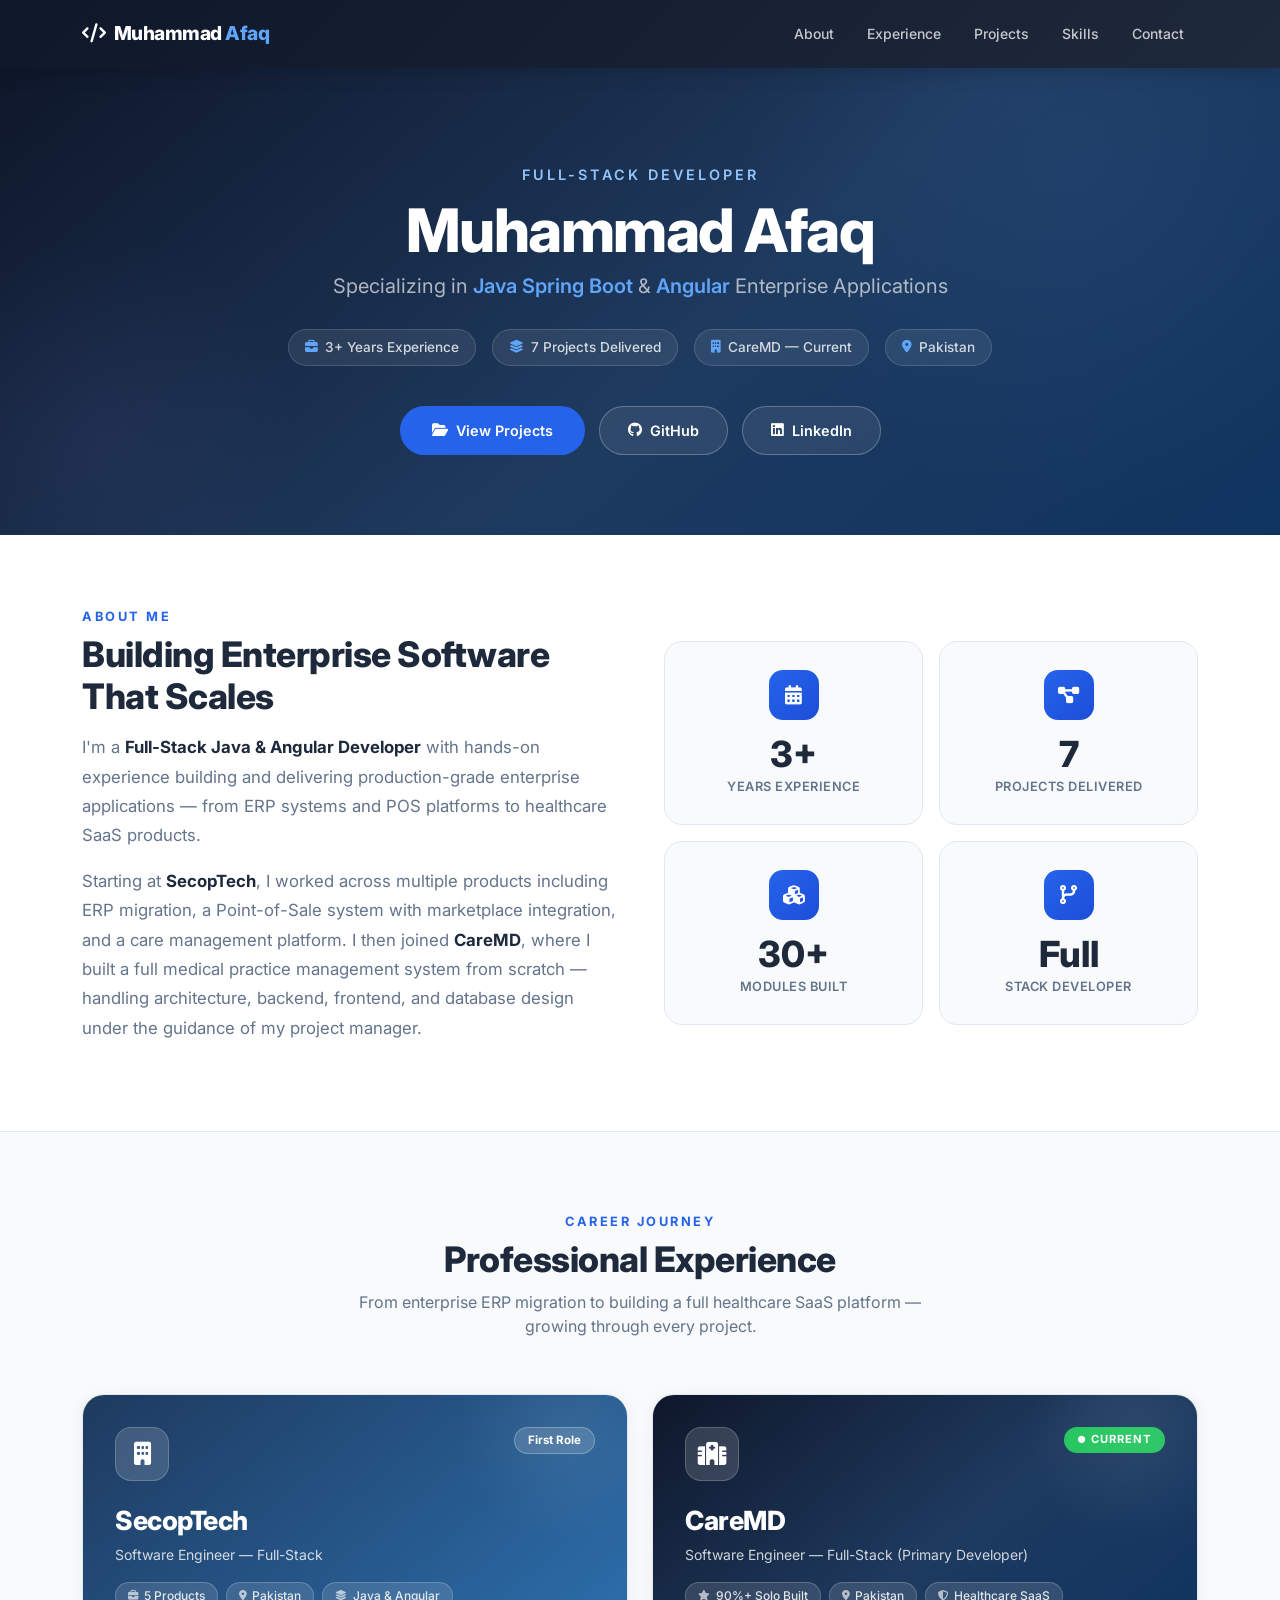
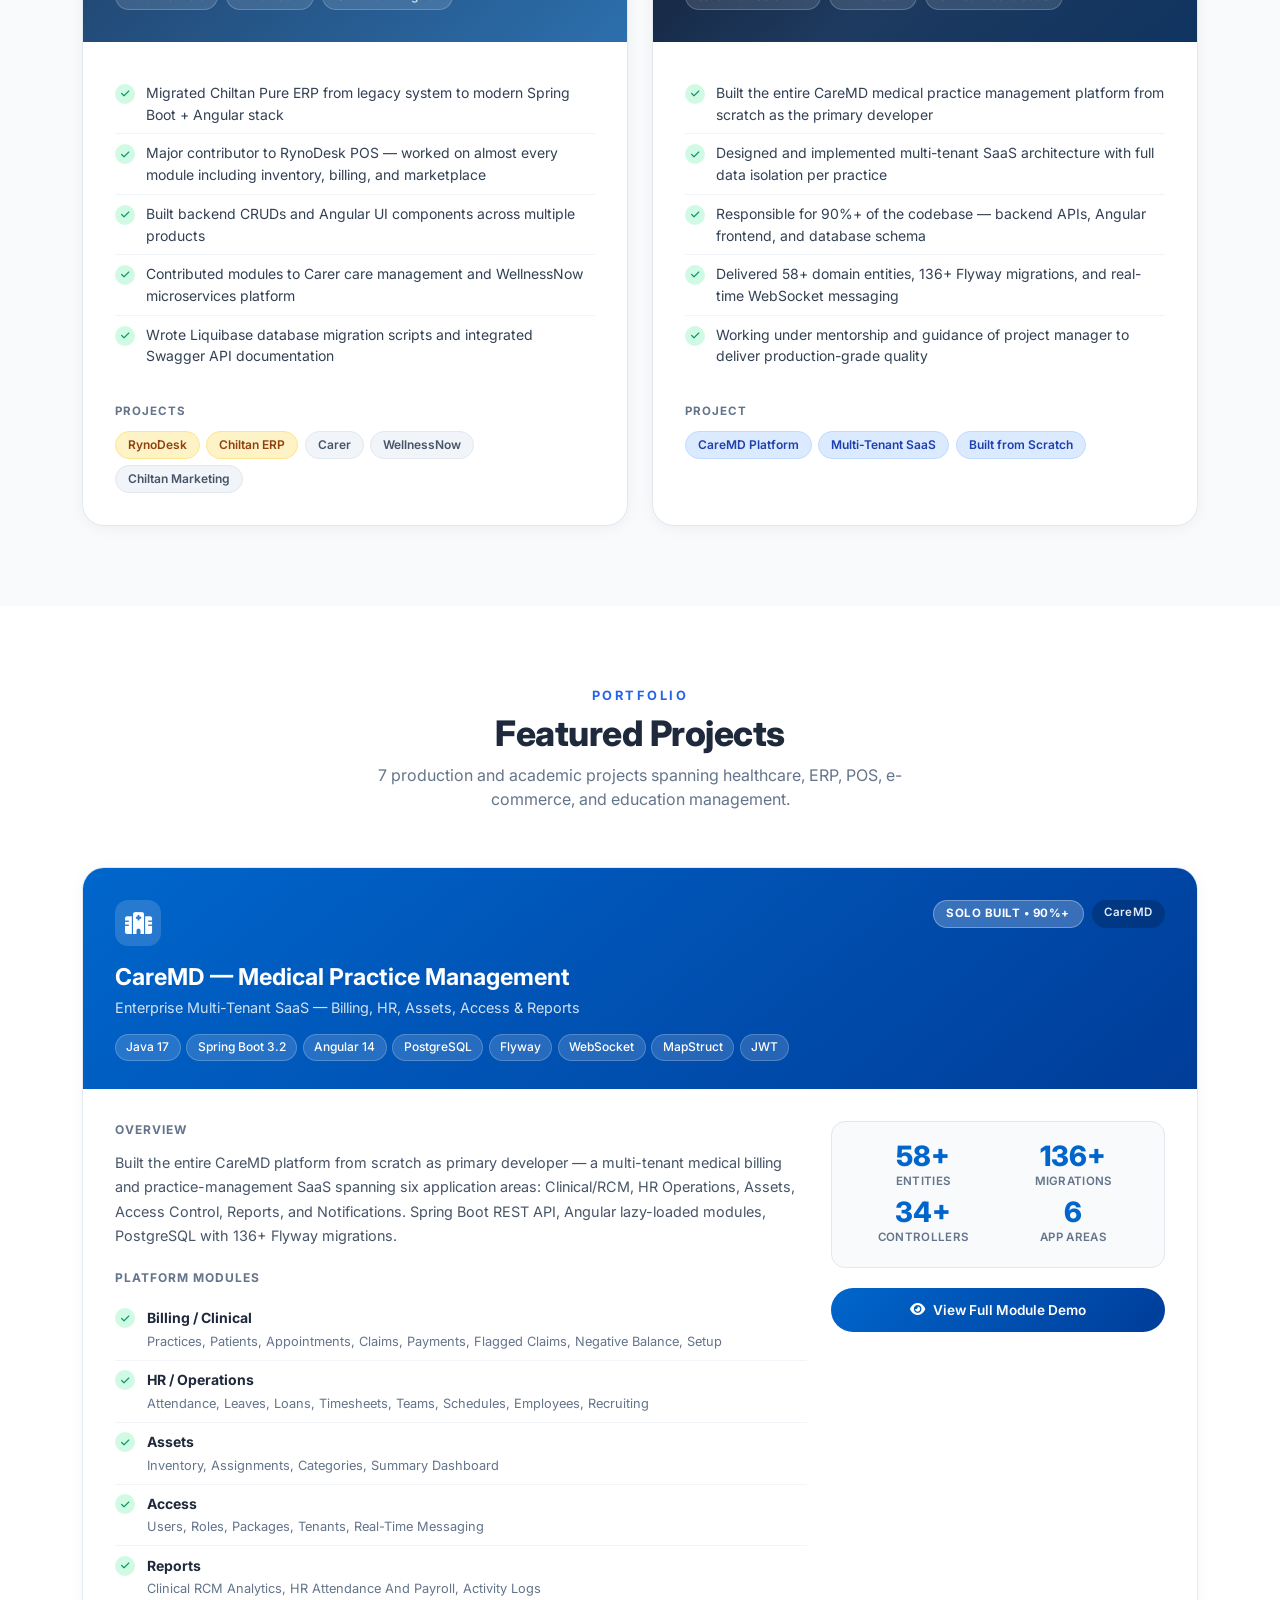
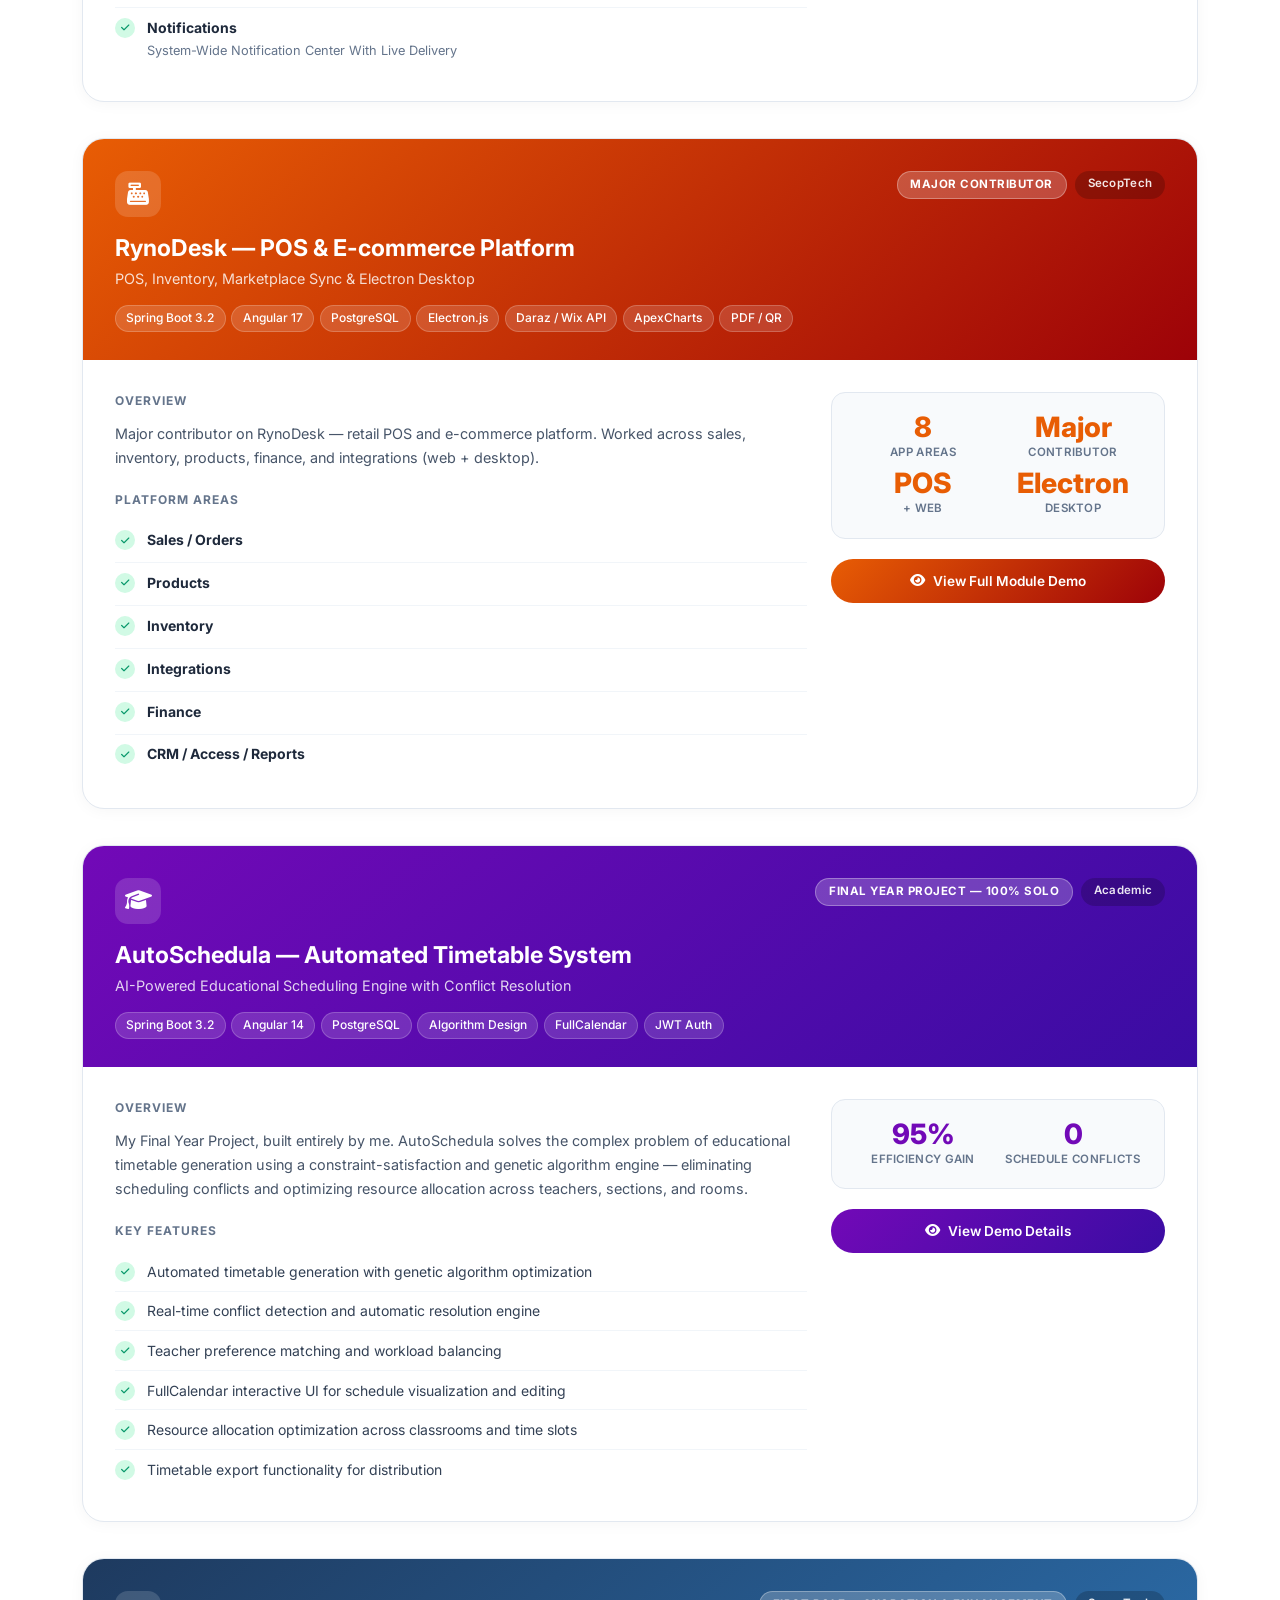
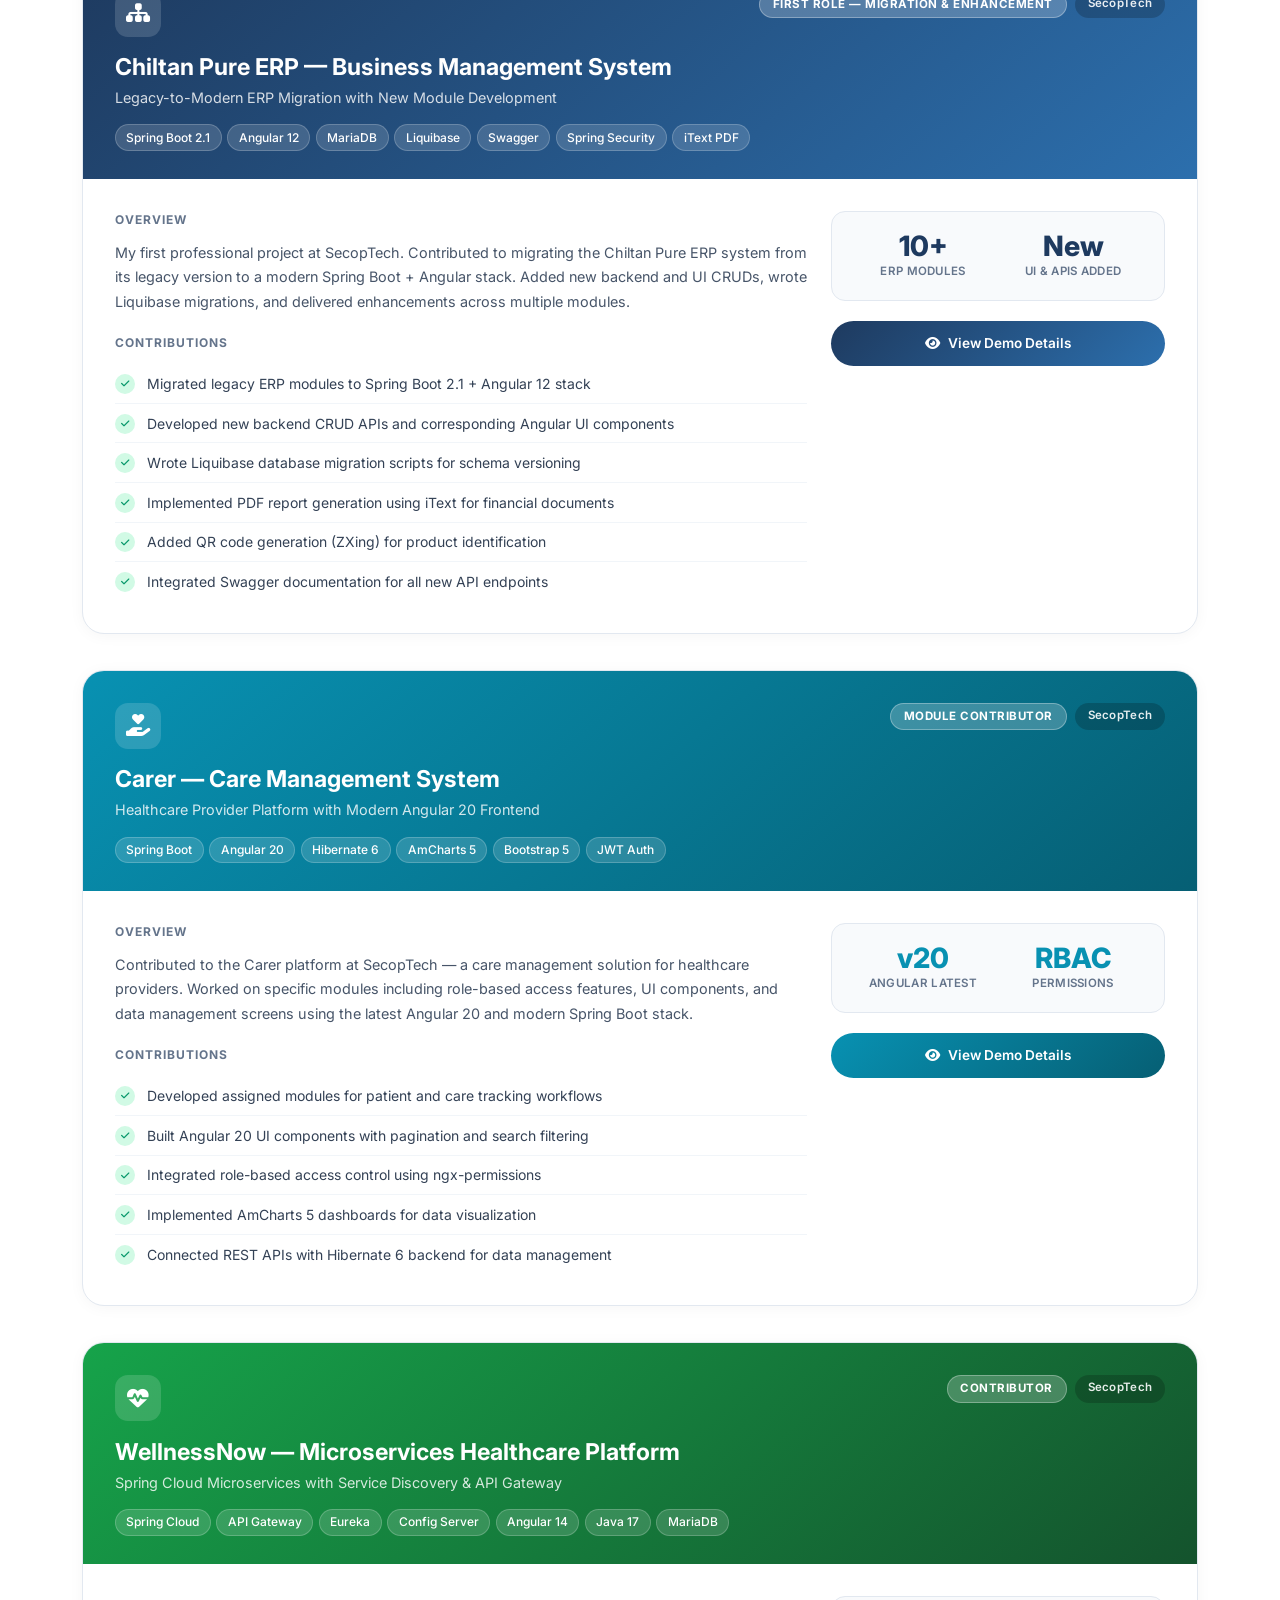
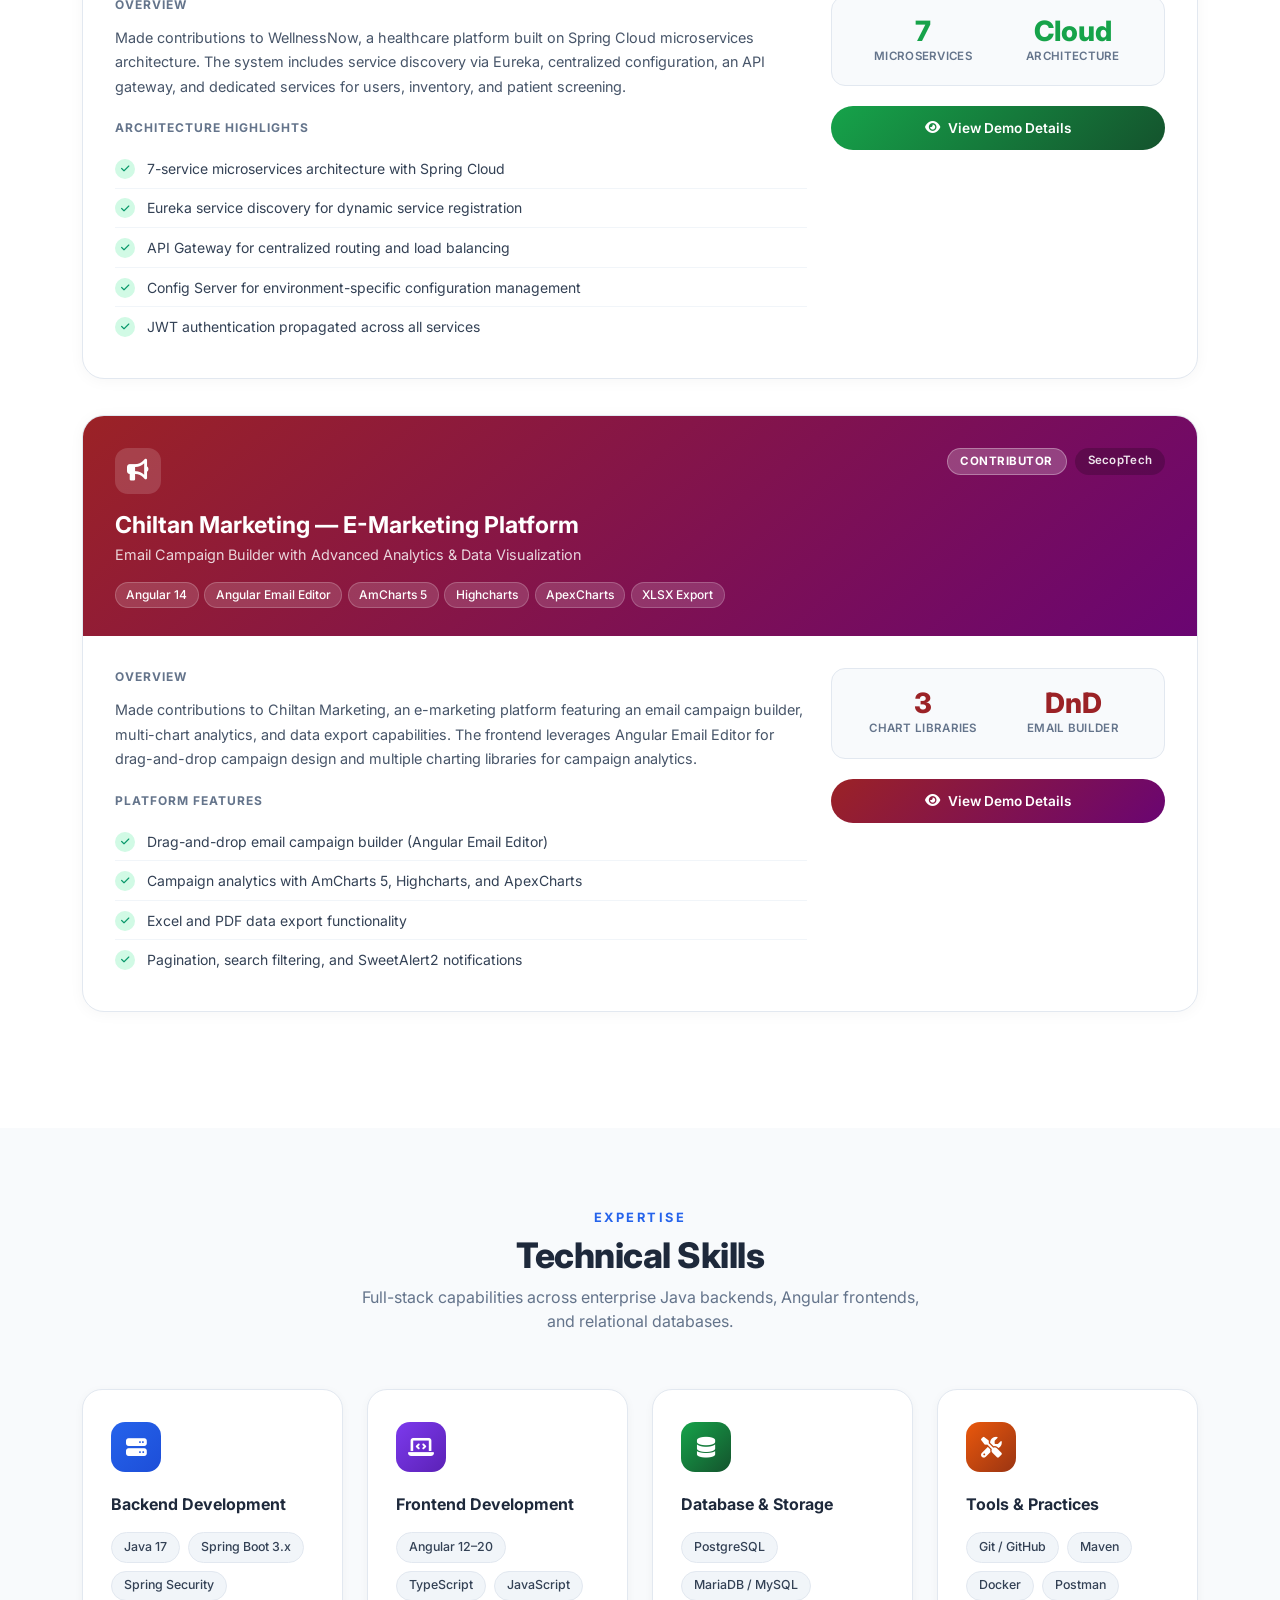
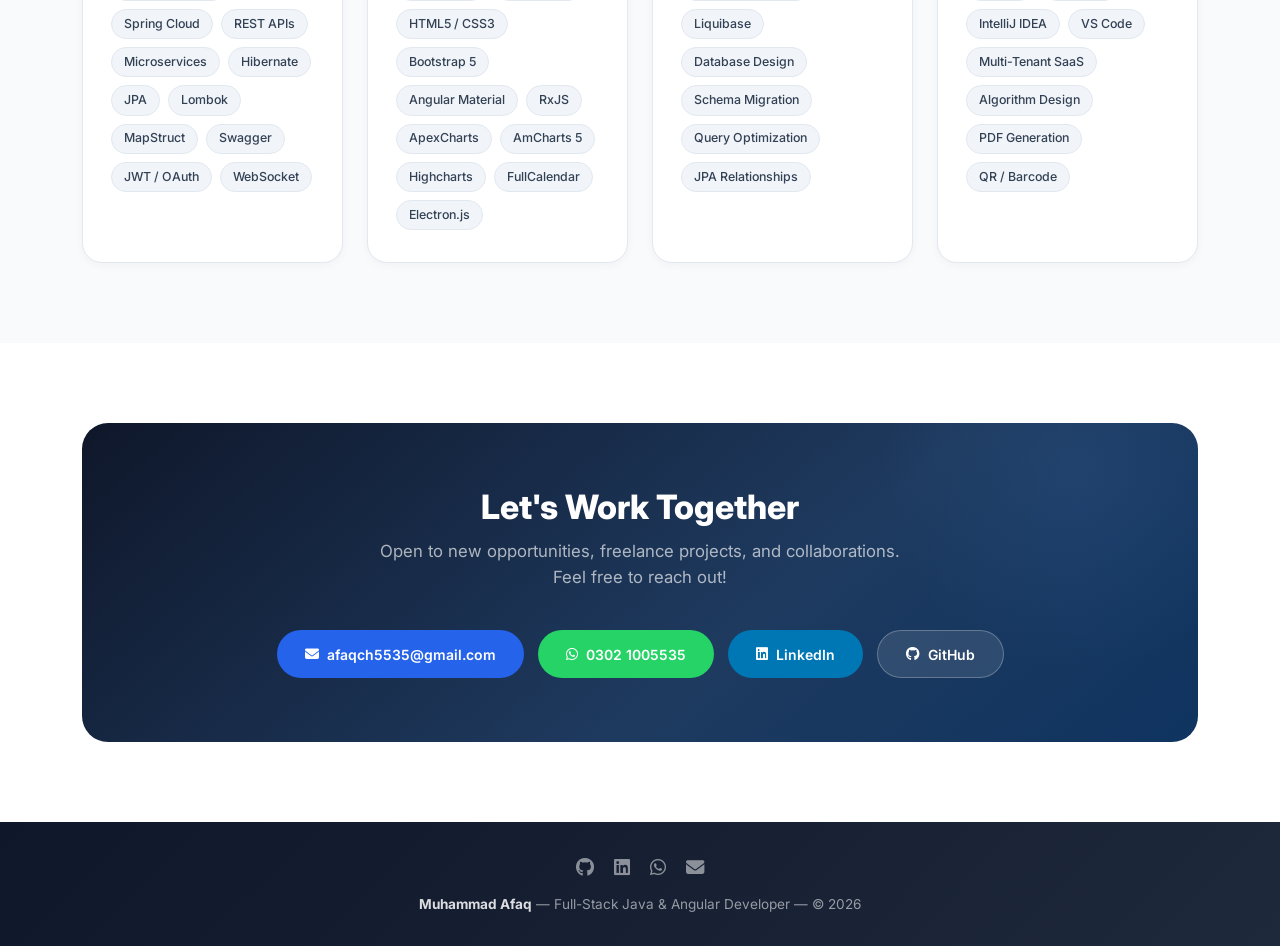
==== index.html @ e72d2e7f "fixed the content" ====
<!DOCTYPE html>
<html lang="en">
<head>
    <!-- Google Tag Manager -->
    <script>(function(w,d,s,l,i){w[l]=w[l]||[];w[l].push({'gtm.start':
    new Date().getTime(),event:'gtm.js'});var f=d.getElementsByTagName(s)[0],
    j=d.createElement(s),dl=l!='dataLayer'?'&l='+l:'';j.async=true;j.src=
    'https://www.googletagmanager.com/gtm.js?id='+i+dl;f.parentNode.insertBefore(j,f);
    })(window,document,'script','dataLayer','GTM-59XXTKP9');</script>
    <!-- End Google Tag Manager -->
    <meta charset="UTF-8">
    <meta name="viewport" content="width=device-width, initial-scale=1.0">
    <meta name="description" content="Muhammad Afaq — Full-Stack Java & Angular Developer. Portfolio showcasing enterprise healthcare, ERP, POS, and educational management systems.">
    <meta property="og:title" content="Muhammad Afaq — Full-Stack Java & Angular Developer">
    <meta property="og:description" content="Portfolio of Muhammad Afaq, Full-Stack Developer specializing in Java Spring Boot & Angular enterprise applications.">
    <title>Muhammad Afaq — Full-Stack Developer</title>
    <link href="https://cdn.jsdelivr.net/npm/bootstrap@5.3.0/dist/css/bootstrap.min.css" rel="stylesheet">
    <link href="https://cdnjs.cloudflare.com/ajax/libs/font-awesome/6.4.0/css/all.min.css" rel="stylesheet">
    <link href="https://fonts.googleapis.com/css2?family=Inter:wght@300;400;500;600;700;800&display=swap" rel="stylesheet">
    <style>
        :root {
            --body-bg: #f8fafc;
            --text-dark: #1e293b;
            --text-muted: #64748b;
            --border-light: #e2e8f0;
        }

        /* Per-project color themes applied to each .project-card */
        .theme-caremd     { --p1: #0066cc; --p2: #003d99; }
        .theme-rynodesk    { --p1: #e85d04; --p2: #9d0208; }
        .theme-autoschedula { --p1: #7209b7; --p2: #3a0ca3; }
        .theme-erp        { --p1: #1e3a5f; --p2: #2c6fad; }
        .theme-carer      { --p1: #0891b2; --p2: #065f74; }
        .theme-wellness   { --p1: #16a34a; --p2: #14532d; }
        .theme-marketing  { --p1: #9b2226; --p2: #6a0572; }

        html { scroll-behavior: smooth; }

        body {
            font-family: 'Inter', sans-serif;
            background-color: var(--body-bg);
            color: var(--text-dark);
        }

        /* ===== NAVBAR ===== */
        .navbar {
            background: linear-gradient(135deg, #0f172a, #1e293b);
            box-shadow: 0 2px 20px rgba(0,0,0,0.2);
            padding: 0.9rem 0;
        }
        .navbar-brand {
            font-weight: 800;
            font-size: 1.2rem;
            color: white !important;
            letter-spacing: -0.5px;
        }
        .navbar-brand .accent { color: #60a5fa; }
        .nav-link {
            color: rgba(255,255,255,0.75) !important;
            font-weight: 500;
            font-size: 0.875rem;
            padding: 0.45rem 0.9rem !important;
            border-radius: 8px;
            transition: all 0.2s;
        }
        .nav-link:hover {
            color: white !important;
            background: rgba(255,255,255,0.08);
        }

        /* ===== HERO ===== */
        .hero-section {
            background: linear-gradient(140deg, #0f172a 0%, #1e3a5f 55%, #0f3460 100%);
            color: white;
            padding: 6rem 0 5rem;
            text-align: center;
            position: relative;
            overflow: hidden;
        }
        .hero-section::before {
            content: '';
            position: absolute;
            width: 700px; height: 700px;
            background: radial-gradient(circle, rgba(96,165,250,0.07) 0%, transparent 70%);
            top: -250px; right: -150px;
            border-radius: 50%;
            pointer-events: none;
        }
        .hero-section::after {
            content: '';
            position: absolute;
            width: 400px; height: 400px;
            background: radial-gradient(circle, rgba(167,139,250,0.06) 0%, transparent 70%);
            bottom: -100px; left: -100px;
            border-radius: 50%;
            pointer-events: none;
        }
        .hero-greeting {
            font-size: 0.9rem;
            color: #93c5fd;
            font-weight: 600;
            letter-spacing: 3px;
            text-transform: uppercase;
            margin-bottom: 0.75rem;
        }
        .hero-name {
            font-size: 3.75rem;
            font-weight: 800;
            margin-bottom: 0.5rem;
            letter-spacing: -1.5px;
            line-height: 1.1;
        }
        .hero-role {
            font-size: 1.25rem;
            color: rgba(255,255,255,0.65);
            font-weight: 400;
            margin-bottom: 1.75rem;
        }
        .hero-role strong { color: #60a5fa; font-weight: 600; }
        .hero-chips {
            display: flex;
            justify-content: center;
            gap: 1rem;
            margin-bottom: 2.5rem;
            flex-wrap: wrap;
        }
        .hero-chip {
            display: inline-flex;
            align-items: center;
            gap: 0.45rem;
            background: rgba(255,255,255,0.08);
            border: 1px solid rgba(255,255,255,0.15);
            color: rgba(255,255,255,0.8);
            padding: 0.45rem 1rem;
            border-radius: 50px;
            font-size: 0.85rem;
            font-weight: 500;
        }
        .hero-chip i { color: #60a5fa; font-size: 0.8rem; }
        .hero-actions {
            display: flex;
            justify-content: center;
            gap: 0.875rem;
            flex-wrap: wrap;
        }
        .btn-hero-primary {
            background: #2563eb;
            color: white;
            border: none;
            padding: 0.8rem 2rem;
            border-radius: 50px;
            font-weight: 600;
            font-size: 0.9rem;
            text-decoration: none;
            display: inline-flex;
            align-items: center;
            gap: 0.5rem;
            transition: all 0.25s;
        }
        .btn-hero-primary:hover {
            background: #1d4ed8;
            color: white;
            transform: translateY(-2px);
            box-shadow: 0 10px 30px rgba(37,99,235,0.45);
        }
        .btn-hero-ghost {
            background: rgba(255,255,255,0.08);
            color: white;
            border: 1.5px solid rgba(255,255,255,0.25);
            padding: 0.8rem 1.75rem;
            border-radius: 50px;
            font-weight: 600;
            font-size: 0.9rem;
            text-decoration: none;
            display: inline-flex;
            align-items: center;
            gap: 0.5rem;
            transition: all 0.25s;
        }
        .btn-hero-ghost:hover {
            border-color: white;
            background: rgba(255,255,255,0.15);
            color: white;
            transform: translateY(-2px);
        }

        /* ===== SECTION HEADERS ===== */
        .section-eyebrow {
            font-size: 0.8rem;
            font-weight: 700;
            letter-spacing: 2.5px;
            text-transform: uppercase;
            color: #2563eb;
            margin-bottom: 0.4rem;
        }
        .section-heading {
            font-size: 2.2rem;
            font-weight: 800;
            color: var(--text-dark);
            margin-bottom: 0.6rem;
            letter-spacing: -0.5px;
        }
        .section-sub {
            color: var(--text-muted);
            font-size: 1rem;
            max-width: 580px;
            margin: 0 auto 3.5rem;
        }

        /* ===== ABOUT / STATS ===== */
        .about-section {
            background: white;
            padding: 4.5rem 0;
            border-bottom: 1px solid var(--border-light);
        }
        .about-text {
            font-size: 1.05rem;
            color: var(--text-muted);
            line-height: 1.75;
            max-width: 700px;
        }
        .about-text strong { color: var(--text-dark); }
        .stat-card {
            background: var(--body-bg);
            border-radius: 18px;
            padding: 1.75rem 1.25rem;
            text-align: center;
            border: 1px solid var(--border-light);
            transition: all 0.3s;
            height: 100%;
        }
        .stat-card:hover {
            transform: translateY(-5px);
            box-shadow: 0 12px 35px rgba(0,0,0,0.08);
            border-color: #93c5fd;
        }
        .stat-card-icon {
            width: 50px; height: 50px;
            background: linear-gradient(135deg, #2563eb, #1d4ed8);
            border-radius: 14px;
            display: flex; align-items: center; justify-content: center;
            margin: 0 auto 1rem;
        }
        .stat-card-icon i { color: white; font-size: 1.2rem; }
        .stat-card-num {
            font-size: 2.25rem;
            font-weight: 800;
            color: var(--text-dark);
            line-height: 1;
            margin-bottom: 0.3rem;
        }
        .stat-card-lbl {
            font-size: 0.8rem;
            color: var(--text-muted);
            font-weight: 600;
            text-transform: uppercase;
            letter-spacing: 0.5px;
        }

        /* ===== EXPERIENCE TIMELINE ===== */
        /* ===== EXPERIENCE CARDS ===== */
        .experience-section { padding: 5rem 0; background: var(--body-bg); }
        .exp-card {
            background: white;
            border-radius: 22px;
            border: 1px solid var(--border-light);
            box-shadow: 0 2px 15px rgba(0,0,0,0.05);
            overflow: hidden;
            height: 100%;
            transition: all 0.3s;
        }
        .exp-card:hover {
            transform: translateY(-6px);
            box-shadow: 0 20px 50px rgba(0,0,0,0.1);
        }
        .exp-top {
            padding: 2rem;
            color: white;
            position: relative;
            overflow: hidden;
        }
        .exp-top::before {
            content: '';
            position: absolute;
            width: 220px; height: 220px;
            background: radial-gradient(circle, rgba(255,255,255,0.07) 0%, transparent 70%);
            top: -70px; right: -50px;
            border-radius: 50%;
            pointer-events: none;
        }
        .exp-top-secoptech { background: linear-gradient(140deg, #1e3a5f 0%, #2c6fad 100%); }
        .exp-top-caremd    { background: linear-gradient(140deg, #0f172a 0%, #1e3a5f 55%, #0f3460 100%); }
        .exp-top-row { display: flex; justify-content: space-between; align-items: flex-start; margin-bottom: 1.25rem; }
        .exp-icon {
            width: 54px; height: 54px;
            background: rgba(255,255,255,0.15);
            border-radius: 16px;
            display: flex; align-items: center; justify-content: center;
            border: 1px solid rgba(255,255,255,0.2);
        }
        .exp-icon i { font-size: 1.45rem; color: white; }
        .current-pill {
            background: #22c55e;
            color: white;
            padding: 0.3rem 0.85rem;
            border-radius: 50px;
            font-size: 0.7rem;
            font-weight: 700;
            text-transform: uppercase;
            letter-spacing: 1px;
            display: inline-flex; align-items: center; gap: 0.35rem;
        }
        .exp-company { font-size: 1.65rem; font-weight: 800; margin-bottom: 0.3rem; letter-spacing: -0.5px; }
        .exp-role { font-size: 0.875rem; opacity: 0.8; margin-bottom: 1.1rem; line-height: 1.4; }
        .exp-chips { display: flex; gap: 0.5rem; flex-wrap: wrap; }
        .exp-chip {
            background: rgba(255,255,255,0.12);
            border: 1px solid rgba(255,255,255,0.2);
            color: rgba(255,255,255,0.85);
            padding: 0.25rem 0.75rem;
            border-radius: 50px;
            font-size: 0.75rem;
            font-weight: 500;
            display: inline-flex; align-items: center; gap: 0.35rem;
        }
        .exp-chip i { font-size: 0.65rem; opacity: 0.75; }
        .exp-body { padding: 2rem; }
        .exp-highlights { list-style: none; padding: 0; margin: 0 0 1.75rem; }
        .exp-highlights li {
            display: flex; align-items: flex-start; gap: 0.7rem;
            padding: 0.5rem 0; border-bottom: 1px solid #f1f5f9;
            font-size: 0.875rem; color: #334155; line-height: 1.55;
        }
        .exp-highlights li:last-child { border-bottom: none; }
        .exp-check {
            width: 20px; height: 20px; flex-shrink: 0;
            background: #d1fae5; border-radius: 50%;
            display: flex; align-items: center; justify-content: center;
            margin-top: 2px;
        }
        .exp-check i { color: #059669; font-size: 0.6rem; }
        .exp-proj-label {
            font-size: 0.72rem; font-weight: 700;
            text-transform: uppercase; letter-spacing: 1px;
            color: var(--text-muted); margin-bottom: 0.65rem;
        }
        .exp-proj-tags { display: flex; flex-wrap: wrap; gap: 0.4rem; }
        .exp-proj-tag {
            background: #f1f5f9; color: #475569;
            padding: 0.25rem 0.75rem; border-radius: 50px;
            font-size: 0.75rem; font-weight: 600; border: 1px solid #e2e8f0;
        }
        .exp-proj-tag.major  { background: #fef3c7; color: #92400e; border-color: #fde68a; }
        .exp-proj-tag.primary { background: #dbeafe; color: #1e40af; border-color: #bfdbfe; }

        /* ===== PROJECT CARDS ===== */
        .projects-section {
            padding: 5rem 0;
            background: white;
        }
        .project-card {
            border: 1px solid var(--border-light);
            border-radius: 22px;
            overflow: hidden;
            transition: all 0.3s ease;
            margin-bottom: 2.25rem;
            background: white;
            box-shadow: 0 2px 15px rgba(0,0,0,0.04);
        }
        .project-card:hover {
            transform: translateY(-6px);
            box-shadow: 0 22px 55px rgba(0,0,0,0.11);
            border-color: transparent;
        }
        .project-header {
            background: linear-gradient(140deg, var(--p1), var(--p2));
            color: white;
            padding: 2rem 2rem 1.75rem;
        }
        .project-header-top {
            display: flex;
            justify-content: space-between;
            align-items: flex-start;
            gap: 0.75rem;
            margin-bottom: 1.1rem;
            flex-wrap: wrap;
        }
        .project-header-badges { display: flex; gap: 0.5rem; flex-wrap: wrap; }
        .badge-contribution {
            background: rgba(255,255,255,0.22);
            color: white;
            padding: 0.25rem 0.8rem;
            border-radius: 50px;
            font-size: 0.72rem;
            font-weight: 700;
            border: 1px solid rgba(255,255,255,0.3);
            text-transform: uppercase;
            letter-spacing: 0.5px;
        }
        .badge-company {
            background: rgba(0,0,0,0.2);
            color: rgba(255,255,255,0.9);
            padding: 0.25rem 0.8rem;
            border-radius: 50px;
            font-size: 0.72rem;
            font-weight: 600;
            letter-spacing: 0.3px;
        }
        .project-icon-wrap {
            width: 46px; height: 46px;
            background: rgba(255,255,255,0.15);
            border-radius: 13px;
            display: flex; align-items: center; justify-content: center;
        }
        .project-icon-wrap i { font-size: 1.35rem; color: white; }
        .project-name {
            font-size: 1.45rem;
            font-weight: 700;
            margin-bottom: 0.3rem;
            line-height: 1.2;
        }
        .project-tagline {
            font-size: 0.9rem;
            opacity: 0.82;
            margin-bottom: 1rem;
        }
        .tech-badges { display: flex; flex-wrap: wrap; gap: 0.35rem; }
        .tech-badge {
            background: rgba(255,255,255,0.15);
            color: white;
            padding: 0.2rem 0.65rem;
            border-radius: 50px;
            font-size: 0.75rem;
            font-weight: 500;
            border: 1px solid rgba(255,255,255,0.2);
        }
        .project-body { padding: 2rem; }
        .project-section-label {
            font-size: 0.75rem;
            font-weight: 700;
            text-transform: uppercase;
            letter-spacing: 1px;
            color: var(--text-muted);
            margin-bottom: 0.75rem;
        }
        .feature-list {
            list-style: none;
            padding: 0; margin: 0;
        }
        .feature-list li {
            padding: 0.55rem 0;
            border-bottom: 1px solid #f1f5f9;
            display: flex;
            align-items: flex-start;
            gap: 0.75rem;
            font-size: 0.875rem;
            color: #334155;
            line-height: 1.5;
        }
        .feature-list li:last-child { border-bottom: none; }
        .feature-check {
            width: 20px; height: 20px;
            background: #d1fae5;
            border-radius: 50%;
            display: flex; align-items: center; justify-content: center;
            flex-shrink: 0;
            margin-top: 1px;
        }
        .feature-check i { color: #059669; font-size: 0.6rem; }
        .caremd-modules .caremd-module-title {
            display: block;
            white-space: nowrap;
            color: var(--text-dark);
            font-size: 0.875rem;
            margin-bottom: 0.2rem;
        }
        .caremd-modules .caremd-module-desc {
            display: block;
            font-size: 0.8rem;
            color: #64748b;
            line-height: 1.5;
            font-weight: 400;
        }
        .rynodesk-modules .rynodesk-module-title {
            display: block;
            white-space: nowrap;
            color: var(--text-dark);
            font-size: 0.875rem;
            margin-bottom: 0.2rem;
        }
        .rynodesk-modules .rynodesk-module-desc {
            display: block;
            font-size: 0.8rem;
            color: #64748b;
            line-height: 1.5;
            font-weight: 400;
        }
        .project-stats {
            background: var(--body-bg);
            border-radius: 14px;
            padding: 1.25rem;
            margin-bottom: 1.25rem;
            border: 1px solid var(--border-light);
        }
        .p-stat-num {
            font-size: 1.75rem;
            font-weight: 800;
            color: var(--p1);
            line-height: 1;
        }
        .p-stat-lbl {
            font-size: 0.72rem;
            color: var(--text-muted);
            font-weight: 600;
            text-transform: uppercase;
            letter-spacing: 0.3px;
            margin-top: 0.2rem;
        }
        .btn-view-demo {
            background: linear-gradient(135deg, var(--p1), var(--p2));
            color: white;
            border: none;
            padding: 0.75rem 1.5rem;
            border-radius: 50px;
            font-weight: 600;
            font-size: 0.85rem;
            text-decoration: none;
            display: flex;
            align-items: center;
            justify-content: center;
            gap: 0.5rem;
            transition: all 0.25s;
            width: 100%;
        }
        .btn-view-demo:hover {
            color: white;
            transform: translateY(-2px);
            box-shadow: 0 8px 22px rgba(0,0,0,0.28);
            filter: brightness(1.1);
        }

        /* ===== SKILLS ===== */
        .skills-section {
            padding: 5rem 0;
            background: var(--body-bg);
        }
        .skill-card {
            background: white;
            border-radius: 20px;
            padding: 2rem 1.75rem;
            border: 1px solid var(--border-light);
            height: 100%;
            transition: all 0.3s;
            box-shadow: 0 2px 10px rgba(0,0,0,0.04);
        }
        .skill-card:hover {
            box-shadow: 0 12px 35px rgba(0,0,0,0.08);
            transform: translateY(-4px);
        }
        .skill-icon-box {
            width: 50px; height: 50px;
            border-radius: 14px;
            display: flex; align-items: center; justify-content: center;
            margin-bottom: 1.25rem;
        }
        .skill-icon-box i { font-size: 1.3rem; color: white; }
        .bg-blue   { background: linear-gradient(135deg, #2563eb, #1d4ed8); }
        .bg-green  { background: linear-gradient(135deg, #16a34a, #14532d); }
        .bg-purple { background: linear-gradient(135deg, #7c3aed, #5b21b6); }
        .bg-orange { background: linear-gradient(135deg, #ea580c, #9a3412); }
        .skill-card-title {
            font-weight: 700;
            font-size: 1rem;
            color: var(--text-dark);
            margin-bottom: 1rem;
        }
        .skill-pills { display: flex; flex-wrap: wrap; gap: 0.5rem; }
        .skill-pill {
            background: #f1f5f9;
            color: #334155;
            padding: 0.3rem 0.75rem;
            border-radius: 50px;
            font-size: 0.775rem;
            font-weight: 500;
            border: 1px solid #e2e8f0;
        }

        /* ===== CONTACT ===== */
        .contact-section {
            padding: 5rem 0;
            background: white;
        }
        .contact-card {
            background: linear-gradient(140deg, #0f172a 0%, #1e3a5f 60%, #0f3460 100%);
            color: white;
            border-radius: 26px;
            padding: 4rem 3rem;
            text-align: center;
            position: relative;
            overflow: hidden;
        }
        .contact-card::before {
            content: '';
            position: absolute;
            width: 400px; height: 400px;
            background: radial-gradient(circle, rgba(96,165,250,0.09) 0%, transparent 70%);
            top: -150px; right: -80px;
            border-radius: 50%;
            pointer-events: none;
        }
        .contact-heading {
            font-size: 2.1rem;
            font-weight: 800;
            margin-bottom: 0.75rem;
            position: relative;
        }
        .contact-desc {
            color: rgba(255,255,255,0.65);
            font-size: 1.05rem;
            margin-bottom: 2.5rem;
            max-width: 520px;
            margin-left: auto;
            margin-right: auto;
            position: relative;
        }
        .contact-btns {
            display: flex;
            justify-content: center;
            gap: 0.875rem;
            flex-wrap: wrap;
            position: relative;
        }
        .btn-cta {
            padding: 0.8rem 1.75rem;
            border-radius: 50px;
            font-weight: 600;
            font-size: 0.875rem;
            text-decoration: none;
            display: inline-flex;
            align-items: center;
            gap: 0.5rem;
            transition: all 0.25s;
            border: none;
        }
        .btn-cta-email   { background: #2563eb; color: white; }
        .btn-cta-email:hover { background: #1d4ed8; color: white; transform: translateY(-2px); box-shadow: 0 8px 25px rgba(37,99,235,0.45); }
        .btn-cta-linkedin { background: #0077b5; color: white; }
        .btn-cta-linkedin:hover { background: #005e8a; color: white; transform: translateY(-2px); box-shadow: 0 8px 25px rgba(0,119,181,0.45); }
        .btn-cta-github  { background: rgba(255,255,255,0.1); color: white; border: 1.5px solid rgba(255,255,255,0.25); }
        .btn-cta-github:hover { background: rgba(255,255,255,0.18); color: white; transform: translateY(-2px); }
        .btn-cta-whatsapp { background: #25d366; color: white; }
        .btn-cta-whatsapp:hover { background: #1da851; color: white; transform: translateY(-2px); box-shadow: 0 8px 25px rgba(37,211,102,0.45); }

        /* ===== FOOTER ===== */
        .footer {
            background: linear-gradient(135deg, #0f172a, #1e293b);
            color: rgba(255,255,255,0.55);
            padding: 2rem 0;
            text-align: center;
            font-size: 0.85rem;
        }
        .footer-social {
            display: flex;
            justify-content: center;
            gap: 1.25rem;
            margin-bottom: 0.75rem;
        }
        .footer-social a {
            color: rgba(255,255,255,0.5);
            font-size: 1.15rem;
            text-decoration: none;
            transition: color 0.2s;
        }
        .footer-social a:hover { color: #60a5fa; }
        .footer strong { color: rgba(255,255,255,0.85); }

        /* ===== RESPONSIVE ===== */
        @media (max-width: 992px) {
            .hero-name { font-size: 2.75rem; }
        }
        @media (max-width: 576px) {
            .hero-name { font-size: 2.1rem; }
            .section-heading { font-size: 1.75rem; }
            .contact-card { padding: 2.5rem 1.5rem; }
            .contact-heading { font-size: 1.65rem; }
        }
    </style>
</head>
<body>
    <!-- Google Tag Manager (noscript) -->
    <noscript><iframe src="https://www.googletagmanager.com/ns.html?id=GTM-59XXTKP9"
    height="0" width="0" style="display:none;visibility:hidden"></iframe></noscript>
    <!-- End Google Tag Manager (noscript) -->

    <!-- ===== NAVBAR ===== -->
    <nav class="navbar navbar-expand-lg navbar-dark sticky-top">
        <div class="container">
            <a class="navbar-brand" href="#">
                <i class="fas fa-code me-2"></i>Muhammad <span class="accent">Afaq</span>
            </a>
            <button class="navbar-toggler border-0" type="button" data-bs-toggle="collapse" data-bs-target="#navbarNav">
                <span class="navbar-toggler-icon"></span>
            </button>
            <div class="collapse navbar-collapse" id="navbarNav">
                <ul class="navbar-nav ms-auto gap-1">
                    <li class="nav-item"><a class="nav-link" href="#about">About</a></li>
                    <li class="nav-item"><a class="nav-link" href="#experience">Experience</a></li>
                    <li class="nav-item"><a class="nav-link" href="#projects">Projects</a></li>
                    <li class="nav-item"><a class="nav-link" href="#skills">Skills</a></li>
                    <li class="nav-item"><a class="nav-link" href="#contact">Contact</a></li>
                </ul>
            </div>
        </div>
    </nav>

    <!-- ===== HERO ===== -->
    <section class="hero-section">
        <div class="container position-relative">
            <p class="hero-greeting">Full-Stack Developer</p>
            <h1 class="hero-name">Muhammad Afaq</h1>
            <p class="hero-role">Specializing in <strong>Java Spring Boot</strong> &amp; <strong>Angular</strong> Enterprise Applications</p>
            <div class="hero-chips">
                <span class="hero-chip"><i class="fas fa-briefcase"></i> 3+ Years Experience</span>
                <span class="hero-chip"><i class="fas fa-layer-group"></i> 7 Projects Delivered</span>
                <span class="hero-chip"><i class="fas fa-building"></i> CareMD — Current</span>
                <span class="hero-chip"><i class="fas fa-map-marker-alt"></i> Pakistan</span>
            </div>
            <div class="hero-actions">
                <a href="#projects" class="btn-hero-primary">
                    <i class="fas fa-folder-open"></i> View Projects
                </a>
                <a href="https://github.com/afaq-codes" target="_blank" rel="noopener" class="btn-hero-ghost">
                    <i class="fab fa-github"></i> GitHub
                </a>
                <a href="https://www.linkedin.com/in/afaq-springboot-angular" target="_blank" rel="noopener" class="btn-hero-ghost">
                    <i class="fab fa-linkedin"></i> LinkedIn
                </a>
            </div>
        </div>
    </section>

    <!-- ===== ABOUT / STATS ===== -->
    <section id="about" class="about-section">
        <div class="container">
            <div class="row align-items-center g-5">
                <div class="col-lg-6">
                    <p class="section-eyebrow">About Me</p>
                    <h2 class="section-heading" style="margin-bottom:1rem;">Building Enterprise Software That Scales</h2>
                    <p class="about-text">
                        I'm a <strong>Full-Stack Java &amp; Angular Developer</strong> with hands-on experience building and delivering production-grade enterprise applications — from ERP systems and POS platforms to healthcare SaaS products.
                    </p>
                    <p class="about-text mt-3">
                        Starting at <strong>SecopTech</strong>, I worked across multiple products including ERP migration, a Point-of-Sale system with marketplace integration, and a care management platform. I then joined <strong>CareMD</strong>, where I built a full medical practice management system from scratch — handling architecture, backend, frontend, and database design under the guidance of my project manager.
                    </p>
                </div>
                <div class="col-lg-6">
                    <div class="row g-3">
                        <div class="col-6">
                            <div class="stat-card">
                                <div class="stat-card-icon"><i class="fas fa-calendar-alt"></i></div>
                                <div class="stat-card-num">3+</div>
                                <div class="stat-card-lbl">Years Experience</div>
                            </div>
                        </div>
                        <div class="col-6">
                            <div class="stat-card">
                                <div class="stat-card-icon"><i class="fas fa-project-diagram"></i></div>
                                <div class="stat-card-num">7</div>
                                <div class="stat-card-lbl">Projects Delivered</div>
                            </div>
                        </div>
                        <div class="col-6">
                            <div class="stat-card">
                                <div class="stat-card-icon"><i class="fas fa-cubes"></i></div>
                                <div class="stat-card-num">30+</div>
                                <div class="stat-card-lbl">Modules Built</div>
                            </div>
                        </div>
                        <div class="col-6">
                            <div class="stat-card">
                                <div class="stat-card-icon"><i class="fas fa-code-branch"></i></div>
                                <div class="stat-card-num">Full</div>
                                <div class="stat-card-lbl">Stack Developer</div>
                            </div>
                        </div>
                    </div>
                </div>
            </div>
        </div>
    </section>

    <!-- ===== EXPERIENCE TIMELINE ===== -->
    <section id="experience" class="experience-section">
        <div class="container">
            <div class="text-center">
                <p class="section-eyebrow">Career Journey</p>
                <h2 class="section-heading">Professional Experience</h2>
                <p class="section-sub">From enterprise ERP migration to building a full healthcare SaaS platform — growing through every project.</p>
            </div>

            <div class="row g-4 align-items-stretch">

                <!-- ── SecopTech ── -->
                <div class="col-lg-6">
                    <div class="exp-card">
                        <div class="exp-top exp-top-secoptech">
                            <div class="exp-top-row">
                                <div class="exp-icon"><i class="fas fa-building"></i></div>
                                <span style="background:rgba(255,255,255,0.15);color:white;padding:0.25rem 0.8rem;border-radius:50px;font-size:0.72rem;font-weight:700;border:1px solid rgba(255,255,255,0.25);">First Role</span>
                            </div>
                            <div class="exp-company">SecopTech</div>
                            <div class="exp-role">Software Engineer &mdash; Full-Stack</div>
                            <div class="exp-chips">
                                <span class="exp-chip"><i class="fas fa-briefcase"></i> 5 Products</span>
                                <span class="exp-chip"><i class="fas fa-map-marker-alt"></i> Pakistan</span>
                                <span class="exp-chip"><i class="fas fa-layer-group"></i> Java &amp; Angular</span>
                            </div>
                        </div>
                        <div class="exp-body">
                            <ul class="exp-highlights">
                                <li><span class="exp-check"><i class="fas fa-check"></i></span>Migrated Chiltan Pure ERP from legacy system to modern Spring Boot + Angular stack</li>
                                <li><span class="exp-check"><i class="fas fa-check"></i></span>Major contributor to RynoDesk POS — worked on almost every module including inventory, billing, and marketplace</li>
                                <li><span class="exp-check"><i class="fas fa-check"></i></span>Built backend CRUDs and Angular UI components across multiple products</li>
                                <li><span class="exp-check"><i class="fas fa-check"></i></span>Contributed modules to Carer care management and WellnessNow microservices platform</li>
                                <li><span class="exp-check"><i class="fas fa-check"></i></span>Wrote Liquibase database migration scripts and integrated Swagger API documentation</li>
                            </ul>
                            <div class="exp-proj-label">Projects</div>
                            <div class="exp-proj-tags">
                                <span class="exp-proj-tag major">RynoDesk</span>
                                <span class="exp-proj-tag major">Chiltan ERP</span>
                                <span class="exp-proj-tag">Carer</span>
                                <span class="exp-proj-tag">WellnessNow</span>
                                <span class="exp-proj-tag">Chiltan Marketing</span>
                            </div>
                        </div>
                    </div>
                </div>

                <!-- ── CareMD ── -->
                <div class="col-lg-6">
                    <div class="exp-card">
                        <div class="exp-top exp-top-caremd">
                            <div class="exp-top-row">
                                <div class="exp-icon"><i class="fas fa-hospital-alt"></i></div>
                                <span class="current-pill"><i class="fas fa-circle" style="font-size:0.45rem;"></i> Current</span>
                            </div>
                            <div class="exp-company">CareMD</div>
                            <div class="exp-role">Software Engineer &mdash; Full-Stack (Primary Developer)</div>
                            <div class="exp-chips">
                                <span class="exp-chip"><i class="fas fa-star"></i> 90%+ Solo Built</span>
                                <span class="exp-chip"><i class="fas fa-map-marker-alt"></i> Pakistan</span>
                                <span class="exp-chip"><i class="fas fa-shield-alt"></i> Healthcare SaaS</span>
                            </div>
                        </div>
                        <div class="exp-body">
                            <ul class="exp-highlights">
                                <li><span class="exp-check"><i class="fas fa-check"></i></span>Built the entire CareMD medical practice management platform from scratch as the primary developer</li>
                                <li><span class="exp-check"><i class="fas fa-check"></i></span>Designed and implemented multi-tenant SaaS architecture with full data isolation per practice</li>
                                <li><span class="exp-check"><i class="fas fa-check"></i></span>Responsible for 90%+ of the codebase — backend APIs, Angular frontend, and database schema</li>
                                <li><span class="exp-check"><i class="fas fa-check"></i></span>Delivered 58+ domain entities, 136+ Flyway migrations, and real-time WebSocket messaging</li>
                                <li><span class="exp-check"><i class="fas fa-check"></i></span>Working under mentorship and guidance of project manager to deliver production-grade quality</li>
                            </ul>
                            <div class="exp-proj-label">Project</div>
                            <div class="exp-proj-tags">
                                <span class="exp-proj-tag primary">CareMD Platform</span>
                                <span class="exp-proj-tag primary">Multi-Tenant SaaS</span>
                                <span class="exp-proj-tag primary">Built from Scratch</span>
                            </div>
                        </div>
                    </div>
                </div>

            </div>
        </div>
    </section>

    <!-- ===== PROJECTS ===== -->
    <section id="projects" class="projects-section">
        <div class="container">
            <div class="text-center">
                <p class="section-eyebrow">Portfolio</p>
                <h2 class="section-heading">Featured Projects</h2>
                <p class="section-sub">7 production and academic projects spanning healthcare, ERP, POS, e-commerce, and education management.</p>
            </div>

            <!-- ── CareMD ── -->
            <div class="project-card theme-caremd">
                <div class="project-header">
                    <div class="project-header-top">
                        <div class="project-icon-wrap"><i class="fas fa-hospital-alt"></i></div>
                        <div class="project-header-badges">
                            <span class="badge-contribution">Solo Built &bull; 90%+</span>
                            <span class="badge-company">CareMD</span>
                        </div>
                    </div>
                    <div class="project-name">CareMD — Medical Practice Management</div>
                    <div class="project-tagline">Enterprise Multi-Tenant SaaS — Billing, HR, Assets, Access &amp; Reports</div>
                    <div class="tech-badges">
                        <span class="tech-badge">Java 17</span>
                        <span class="tech-badge">Spring Boot 3.2</span>
                        <span class="tech-badge">Angular 14</span>
                        <span class="tech-badge">PostgreSQL</span>
                        <span class="tech-badge">Flyway</span>
                        <span class="tech-badge">WebSocket</span>
                        <span class="tech-badge">MapStruct</span>
                        <span class="tech-badge">JWT</span>
                    </div>
                </div>
                <div class="project-body">
                    <div class="row g-4">
                        <div class="col-md-8">
                            <p class="project-section-label">Overview</p>
                            <p style="font-size:0.9rem;color:#475569;line-height:1.7;margin-bottom:1.25rem;">
                                Built the entire CareMD platform from scratch as primary developer — a multi-tenant medical billing and practice-management SaaS spanning six application areas: Clinical/RCM, HR Operations, Assets, Access Control, Reports, and Notifications. Spring Boot REST API, Angular lazy-loaded modules, PostgreSQL with 136+ Flyway migrations.
                            </p>
                            <p class="project-section-label">Platform Modules</p>
                            <ul class="feature-list caremd-modules">
                                <li><span class="feature-check"><i class="fas fa-check"></i></span><div><strong class="caremd-module-title">Billing / Clinical</strong><span class="caremd-module-desc">Practices, Patients, Appointments, Claims, Payments, Flagged Claims, Negative Balance, Setup</span></div></li>
                                <li><span class="feature-check"><i class="fas fa-check"></i></span><div><strong class="caremd-module-title">HR / Operations</strong><span class="caremd-module-desc">Attendance, Leaves, Loans, Timesheets, Teams, Schedules, Employees, Recruiting</span></div></li>
                                <li><span class="feature-check"><i class="fas fa-check"></i></span><div><strong class="caremd-module-title">Assets</strong><span class="caremd-module-desc">Inventory, Assignments, Categories, Summary Dashboard</span></div></li>
                                <li><span class="feature-check"><i class="fas fa-check"></i></span><div><strong class="caremd-module-title">Access</strong><span class="caremd-module-desc">Users, Roles, Packages, Tenants, Real-Time Messaging</span></div></li>
                                <li><span class="feature-check"><i class="fas fa-check"></i></span><div><strong class="caremd-module-title">Reports</strong><span class="caremd-module-desc">Clinical RCM Analytics, HR Attendance And Payroll, Activity Logs</span></div></li>
                                <li><span class="feature-check"><i class="fas fa-check"></i></span><div><strong class="caremd-module-title">Notifications</strong><span class="caremd-module-desc">System-Wide Notification Center With Live Delivery</span></div></li>
                            </ul>
                        </div>
                        <div class="col-md-4">
                            <div class="project-stats">
                                <div class="row text-center g-2">
                                    <div class="col-6">
                                        <div class="p-stat-num">58+</div>
                                        <div class="p-stat-lbl">Entities</div>
                                    </div>
                                    <div class="col-6">
                                        <div class="p-stat-num">136+</div>
                                        <div class="p-stat-lbl">Migrations</div>
                                    </div>
                                    <div class="col-6">
                                        <div class="p-stat-num">34+</div>
                                        <div class="p-stat-lbl">Controllers</div>
                                    </div>
                                    <div class="col-6">
                                        <div class="p-stat-num">6</div>
                                        <div class="p-stat-lbl">App Areas</div>
                                    </div>
                                </div>
                            </div>
                            <a href="caremd-demo.html" class="btn-view-demo">
                                <i class="fas fa-eye"></i> View Full Module Demo
                            </a>
                        </div>
                    </div>
                </div>
            </div>

            <!-- ── RynoDesk ── -->
            <div class="project-card theme-rynodesk">
                <div class="project-header">
                    <div class="project-header-top">
                        <div class="project-icon-wrap"><i class="fas fa-cash-register"></i></div>
                        <div class="project-header-badges">
                            <span class="badge-contribution">Major Contributor</span>
                            <span class="badge-company">SecopTech</span>
                        </div>
                    </div>
                    <div class="project-name">RynoDesk — POS &amp; E-commerce Platform</div>
                    <div class="project-tagline">POS, Inventory, Marketplace Sync &amp; Electron Desktop</div>
                    <div class="tech-badges">
                        <span class="tech-badge">Spring Boot 3.2</span>
                        <span class="tech-badge">Angular 17</span>
                        <span class="tech-badge">PostgreSQL</span>
                        <span class="tech-badge">Electron.js</span>
                        <span class="tech-badge">Daraz / Wix API</span>
                        <span class="tech-badge">ApexCharts</span>
                        <span class="tech-badge">PDF / QR</span>
                    </div>
                </div>
                <div class="project-body">
                    <div class="row g-4">
                        <div class="col-md-8">
                            <p class="project-section-label">Overview</p>
                            <p style="font-size:0.9rem;color:#475569;line-height:1.7;margin-bottom:1.25rem;">
                                Major contributor on RynoDesk — retail POS and e-commerce platform. Worked across sales, inventory, products, finance, and integrations (web + desktop).
                            </p>
                            <p class="project-section-label">Platform Areas</p>
                            <ul class="feature-list rynodesk-modules">
                                <li><span class="feature-check"><i class="fas fa-check"></i></span><div><strong class="rynodesk-module-title">Sales / Orders</strong></div></li>
                                <li><span class="feature-check"><i class="fas fa-check"></i></span><div><strong class="rynodesk-module-title">Products</strong></div></li>
                                <li><span class="feature-check"><i class="fas fa-check"></i></span><div><strong class="rynodesk-module-title">Inventory</strong></div></li>
                                <li><span class="feature-check"><i class="fas fa-check"></i></span><div><strong class="rynodesk-module-title">Integrations</strong></div></li>
                                <li><span class="feature-check"><i class="fas fa-check"></i></span><div><strong class="rynodesk-module-title">Finance</strong></div></li>
                                <li><span class="feature-check"><i class="fas fa-check"></i></span><div><strong class="rynodesk-module-title">CRM / Access / Reports</strong></div></li>
                            </ul>
                        </div>
                        <div class="col-md-4">
                            <div class="project-stats">
                                <div class="row text-center g-2">
                                    <div class="col-6">
                                        <div class="p-stat-num">8</div>
                                        <div class="p-stat-lbl">App Areas</div>
                                    </div>
                                    <div class="col-6">
                                        <div class="p-stat-num">Major</div>
                                        <div class="p-stat-lbl">Contributor</div>
                                    </div>
                                    <div class="col-6">
                                        <div class="p-stat-num">POS</div>
                                        <div class="p-stat-lbl">+ Web</div>
                                    </div>
                                    <div class="col-6">
                                        <div class="p-stat-num">Electron</div>
                                        <div class="p-stat-lbl">Desktop</div>
                                    </div>
                                </div>
                            </div>
                            <a href="rynodesk-demo.html" class="btn-view-demo">
                                <i class="fas fa-eye"></i> View Full Module Demo
                            </a>
                        </div>
                    </div>
                </div>
            </div>

            <!-- ── AutoSchedula ── -->
            <div class="project-card theme-autoschedula">
                <div class="project-header">
                    <div class="project-header-top">
                        <div class="project-icon-wrap"><i class="fas fa-graduation-cap"></i></div>
                        <div class="project-header-badges">
                            <span class="badge-contribution">Final Year Project — 100% Solo</span>
                            <span class="badge-company">Academic</span>
                        </div>
                    </div>
                    <div class="project-name">AutoSchedula — Automated Timetable System</div>
                    <div class="project-tagline">AI-Powered Educational Scheduling Engine with Conflict Resolution</div>
                    <div class="tech-badges">
                        <span class="tech-badge">Spring Boot 3.2</span>
                        <span class="tech-badge">Angular 14</span>
                        <span class="tech-badge">PostgreSQL</span>
                        <span class="tech-badge">Algorithm Design</span>
                        <span class="tech-badge">FullCalendar</span>
                        <span class="tech-badge">JWT Auth</span>
                    </div>
                </div>
                <div class="project-body">
                    <div class="row g-4">
                        <div class="col-md-8">
                            <p class="project-section-label">Overview</p>
                            <p style="font-size:0.9rem;color:#475569;line-height:1.7;margin-bottom:1.25rem;">
                                My Final Year Project, built entirely by me. AutoSchedula solves the complex problem of educational timetable generation using a constraint-satisfaction and genetic algorithm engine — eliminating scheduling conflicts and optimizing resource allocation across teachers, sections, and rooms.
                            </p>
                            <p class="project-section-label">Key Features</p>
                            <ul class="feature-list">
                                <li><span class="feature-check"><i class="fas fa-check"></i></span> Automated timetable generation with genetic algorithm optimization</li>
                                <li><span class="feature-check"><i class="fas fa-check"></i></span> Real-time conflict detection and automatic resolution engine</li>
                                <li><span class="feature-check"><i class="fas fa-check"></i></span> Teacher preference matching and workload balancing</li>
                                <li><span class="feature-check"><i class="fas fa-check"></i></span> FullCalendar interactive UI for schedule visualization and editing</li>
                                <li><span class="feature-check"><i class="fas fa-check"></i></span> Resource allocation optimization across classrooms and time slots</li>
                                <li><span class="feature-check"><i class="fas fa-check"></i></span> Timetable export functionality for distribution</li>
                            </ul>
                        </div>
                        <div class="col-md-4">
                            <div class="project-stats">
                                <div class="row text-center g-2">
                                    <div class="col-6">
                                        <div class="p-stat-num">95%</div>
                                        <div class="p-stat-lbl">Efficiency Gain</div>
                                    </div>
                                    <div class="col-6">
                                        <div class="p-stat-num">0</div>
                                        <div class="p-stat-lbl">Schedule Conflicts</div>
                                    </div>
                                </div>
                            </div>
                            <a href="autoschedula-demo.html" class="btn-view-demo">
                                <i class="fas fa-eye"></i> View Demo Details
                            </a>
                        </div>
                    </div>
                </div>
            </div>

            <!-- ── Chiltan Pure ERP ── -->
            <div class="project-card theme-erp">
                <div class="project-header">
                    <div class="project-header-top">
                        <div class="project-icon-wrap"><i class="fas fa-sitemap"></i></div>
                        <div class="project-header-badges">
                            <span class="badge-contribution">First Role — Migration &amp; Enhancement</span>
                            <span class="badge-company">SecopTech</span>
                        </div>
                    </div>
                    <div class="project-name">Chiltan Pure ERP — Business Management System</div>
                    <div class="project-tagline">Legacy-to-Modern ERP Migration with New Module Development</div>
                    <div class="tech-badges">
                        <span class="tech-badge">Spring Boot 2.1</span>
                        <span class="tech-badge">Angular 12</span>
                        <span class="tech-badge">MariaDB</span>
                        <span class="tech-badge">Liquibase</span>
                        <span class="tech-badge">Swagger</span>
                        <span class="tech-badge">Spring Security</span>
                        <span class="tech-badge">iText PDF</span>
                    </div>
                </div>
                <div class="project-body">
                    <div class="row g-4">
                        <div class="col-md-8">
                            <p class="project-section-label">Overview</p>
                            <p style="font-size:0.9rem;color:#475569;line-height:1.7;margin-bottom:1.25rem;">
                                My first professional project at SecopTech. Contributed to migrating the Chiltan Pure ERP system from its legacy version to a modern Spring Boot + Angular stack. Added new backend and UI CRUDs, wrote Liquibase migrations, and delivered enhancements across multiple modules.
                            </p>
                            <p class="project-section-label">Contributions</p>
                            <ul class="feature-list">
                                <li><span class="feature-check"><i class="fas fa-check"></i></span> Migrated legacy ERP modules to Spring Boot 2.1 + Angular 12 stack</li>
                                <li><span class="feature-check"><i class="fas fa-check"></i></span> Developed new backend CRUD APIs and corresponding Angular UI components</li>
                                <li><span class="feature-check"><i class="fas fa-check"></i></span> Wrote Liquibase database migration scripts for schema versioning</li>
                                <li><span class="feature-check"><i class="fas fa-check"></i></span> Implemented PDF report generation using iText for financial documents</li>
                                <li><span class="feature-check"><i class="fas fa-check"></i></span> Added QR code generation (ZXing) for product identification</li>
                                <li><span class="feature-check"><i class="fas fa-check"></i></span> Integrated Swagger documentation for all new API endpoints</li>
                            </ul>
                        </div>
                        <div class="col-md-4">
                            <div class="project-stats">
                                <div class="row text-center g-2">
                                    <div class="col-6">
                                        <div class="p-stat-num">10+</div>
                                        <div class="p-stat-lbl">ERP Modules</div>
                                    </div>
                                    <div class="col-6">
                                        <div class="p-stat-num">New</div>
                                        <div class="p-stat-lbl">UI &amp; APIs Added</div>
                                    </div>
                                </div>
                            </div>
                            <a href="chiltan-demo.html" class="btn-view-demo">
                                <i class="fas fa-eye"></i> View Demo Details
                            </a>
                        </div>
                    </div>
                </div>
            </div>

            <!-- ── Carer ── -->
            <div class="project-card theme-carer">
                <div class="project-header">
                    <div class="project-header-top">
                        <div class="project-icon-wrap"><i class="fas fa-hand-holding-heart"></i></div>
                        <div class="project-header-badges">
                            <span class="badge-contribution">Module Contributor</span>
                            <span class="badge-company">SecopTech</span>
                        </div>
                    </div>
                    <div class="project-name">Carer — Care Management System</div>
                    <div class="project-tagline">Healthcare Provider Platform with Modern Angular 20 Frontend</div>
                    <div class="tech-badges">
                        <span class="tech-badge">Spring Boot</span>
                        <span class="tech-badge">Angular 20</span>
                        <span class="tech-badge">Hibernate 6</span>
                        <span class="tech-badge">AmCharts 5</span>
                        <span class="tech-badge">Bootstrap 5</span>
                        <span class="tech-badge">JWT Auth</span>
                    </div>
                </div>
                <div class="project-body">
                    <div class="row g-4">
                        <div class="col-md-8">
                            <p class="project-section-label">Overview</p>
                            <p style="font-size:0.9rem;color:#475569;line-height:1.7;margin-bottom:1.25rem;">
                                Contributed to the Carer platform at SecopTech — a care management solution for healthcare providers. Worked on specific modules including role-based access features, UI components, and data management screens using the latest Angular 20 and modern Spring Boot stack.
                            </p>
                            <p class="project-section-label">Contributions</p>
                            <ul class="feature-list">
                                <li><span class="feature-check"><i class="fas fa-check"></i></span> Developed assigned modules for patient and care tracking workflows</li>
                                <li><span class="feature-check"><i class="fas fa-check"></i></span> Built Angular 20 UI components with pagination and search filtering</li>
                                <li><span class="feature-check"><i class="fas fa-check"></i></span> Integrated role-based access control using ngx-permissions</li>
                                <li><span class="feature-check"><i class="fas fa-check"></i></span> Implemented AmCharts 5 dashboards for data visualization</li>
                                <li><span class="feature-check"><i class="fas fa-check"></i></span> Connected REST APIs with Hibernate 6 backend for data management</li>
                            </ul>
                        </div>
                        <div class="col-md-4">
                            <div class="project-stats">
                                <div class="row text-center g-2">
                                    <div class="col-6">
                                        <div class="p-stat-num">v20</div>
                                        <div class="p-stat-lbl">Angular Latest</div>
                                    </div>
                                    <div class="col-6">
                                        <div class="p-stat-num">RBAC</div>
                                        <div class="p-stat-lbl">Permissions</div>
                                    </div>
                                </div>
                            </div>
                            <a href="carer-demo.html" class="btn-view-demo">
                                <i class="fas fa-eye"></i> View Demo Details
                            </a>
                        </div>
                    </div>
                </div>
            </div>

            <!-- ── WellnessNow ── -->
            <div class="project-card theme-wellness">
                <div class="project-header">
                    <div class="project-header-top">
                        <div class="project-icon-wrap"><i class="fas fa-heartbeat"></i></div>
                        <div class="project-header-badges">
                            <span class="badge-contribution">Contributor</span>
                            <span class="badge-company">SecopTech</span>
                        </div>
                    </div>
                    <div class="project-name">WellnessNow — Microservices Healthcare Platform</div>
                    <div class="project-tagline">Spring Cloud Microservices with Service Discovery &amp; API Gateway</div>
                    <div class="tech-badges">
                        <span class="tech-badge">Spring Cloud</span>
                        <span class="tech-badge">API Gateway</span>
                        <span class="tech-badge">Eureka</span>
                        <span class="tech-badge">Config Server</span>
                        <span class="tech-badge">Angular 14</span>
                        <span class="tech-badge">Java 17</span>
                        <span class="tech-badge">MariaDB</span>
                    </div>
                </div>
                <div class="project-body">
                    <div class="row g-4">
                        <div class="col-md-8">
                            <p class="project-section-label">Overview</p>
                            <p style="font-size:0.9rem;color:#475569;line-height:1.7;margin-bottom:1.25rem;">
                                Made contributions to WellnessNow, a healthcare platform built on Spring Cloud microservices architecture. The system includes service discovery via Eureka, centralized configuration, an API gateway, and dedicated services for users, inventory, and patient screening.
                            </p>
                            <p class="project-section-label">Architecture Highlights</p>
                            <ul class="feature-list">
                                <li><span class="feature-check"><i class="fas fa-check"></i></span> 7-service microservices architecture with Spring Cloud</li>
                                <li><span class="feature-check"><i class="fas fa-check"></i></span> Eureka service discovery for dynamic service registration</li>
                                <li><span class="feature-check"><i class="fas fa-check"></i></span> API Gateway for centralized routing and load balancing</li>
                                <li><span class="feature-check"><i class="fas fa-check"></i></span> Config Server for environment-specific configuration management</li>
                                <li><span class="feature-check"><i class="fas fa-check"></i></span> JWT authentication propagated across all services</li>
                            </ul>
                        </div>
                        <div class="col-md-4">
                            <div class="project-stats">
                                <div class="row text-center g-2">
                                    <div class="col-6">
                                        <div class="p-stat-num">7</div>
                                        <div class="p-stat-lbl">Microservices</div>
                                    </div>
                                    <div class="col-6">
                                        <div class="p-stat-num">Cloud</div>
                                        <div class="p-stat-lbl">Architecture</div>
                                    </div>
                                </div>
                            </div>
                            <a href="wellness-demo.html" class="btn-view-demo">
                                <i class="fas fa-eye"></i> View Demo Details
                            </a>
                        </div>
                    </div>
                </div>
            </div>

            <!-- ── Chiltan Marketing ── -->
            <div class="project-card theme-marketing">
                <div class="project-header">
                    <div class="project-header-top">
                        <div class="project-icon-wrap"><i class="fas fa-bullhorn"></i></div>
                        <div class="project-header-badges">
                            <span class="badge-contribution">Contributor</span>
                            <span class="badge-company">SecopTech</span>
                        </div>
                    </div>
                    <div class="project-name">Chiltan Marketing — E-Marketing Platform</div>
                    <div class="project-tagline">Email Campaign Builder with Advanced Analytics &amp; Data Visualization</div>
                    <div class="tech-badges">
                        <span class="tech-badge">Angular 14</span>
                        <span class="tech-badge">Angular Email Editor</span>
                        <span class="tech-badge">AmCharts 5</span>
                        <span class="tech-badge">Highcharts</span>
                        <span class="tech-badge">ApexCharts</span>
                        <span class="tech-badge">XLSX Export</span>
                    </div>
                </div>
                <div class="project-body">
                    <div class="row g-4">
                        <div class="col-md-8">
                            <p class="project-section-label">Overview</p>
                            <p style="font-size:0.9rem;color:#475569;line-height:1.7;margin-bottom:1.25rem;">
                                Made contributions to Chiltan Marketing, an e-marketing platform featuring an email campaign builder, multi-chart analytics, and data export capabilities. The frontend leverages Angular Email Editor for drag-and-drop campaign design and multiple charting libraries for campaign analytics.
                            </p>
                            <p class="project-section-label">Platform Features</p>
                            <ul class="feature-list">
                                <li><span class="feature-check"><i class="fas fa-check"></i></span> Drag-and-drop email campaign builder (Angular Email Editor)</li>
                                <li><span class="feature-check"><i class="fas fa-check"></i></span> Campaign analytics with AmCharts 5, Highcharts, and ApexCharts</li>
                                <li><span class="feature-check"><i class="fas fa-check"></i></span> Excel and PDF data export functionality</li>
                                <li><span class="feature-check"><i class="fas fa-check"></i></span> Pagination, search filtering, and SweetAlert2 notifications</li>
                            </ul>
                        </div>
                        <div class="col-md-4">
                            <div class="project-stats">
                                <div class="row text-center g-2">
                                    <div class="col-6">
                                        <div class="p-stat-num">3</div>
                                        <div class="p-stat-lbl">Chart Libraries</div>
                                    </div>
                                    <div class="col-6">
                                        <div class="p-stat-num">DnD</div>
                                        <div class="p-stat-lbl">Email Builder</div>
                                    </div>
                                </div>
                            </div>
                            <a href="chiltan-marketing-demo.html" class="btn-view-demo">
                                <i class="fas fa-eye"></i> View Demo Details
                            </a>
                        </div>
                    </div>
                </div>
            </div>
        </div>
    </section>

    <!-- ===== SKILLS ===== -->
    <section id="skills" class="skills-section">
        <div class="container">
            <div class="text-center">
                <p class="section-eyebrow">Expertise</p>
                <h2 class="section-heading">Technical Skills</h2>
                <p class="section-sub">Full-stack capabilities across enterprise Java backends, Angular frontends, and relational databases.</p>
            </div>
            <div class="row g-4">
                <div class="col-md-6 col-lg-3">
                    <div class="skill-card">
                        <div class="skill-icon-box bg-blue"><i class="fas fa-server"></i></div>
                        <div class="skill-card-title">Backend Development</div>
                        <div class="skill-pills">
                            <span class="skill-pill">Java 17</span>
                            <span class="skill-pill">Spring Boot 3.x</span>
                            <span class="skill-pill">Spring Security</span>
                            <span class="skill-pill">Spring Cloud</span>
                            <span class="skill-pill">REST APIs</span>
                            <span class="skill-pill">Microservices</span>
                            <span class="skill-pill">Hibernate</span>
                            <span class="skill-pill">JPA</span>
                            <span class="skill-pill">Lombok</span>
                            <span class="skill-pill">MapStruct</span>
                            <span class="skill-pill">Swagger</span>
                            <span class="skill-pill">JWT / OAuth</span>
                            <span class="skill-pill">WebSocket</span>
                        </div>
                    </div>
                </div>
                <div class="col-md-6 col-lg-3">
                    <div class="skill-card">
                        <div class="skill-icon-box bg-purple"><i class="fas fa-laptop-code"></i></div>
                        <div class="skill-card-title">Frontend Development</div>
                        <div class="skill-pills">
                            <span class="skill-pill">Angular 12–20</span>
                            <span class="skill-pill">TypeScript</span>
                            <span class="skill-pill">JavaScript</span>
                            <span class="skill-pill">HTML5 / CSS3</span>
                            <span class="skill-pill">Bootstrap 5</span>
                            <span class="skill-pill">Angular Material</span>
                            <span class="skill-pill">RxJS</span>
                            <span class="skill-pill">ApexCharts</span>
                            <span class="skill-pill">AmCharts 5</span>
                            <span class="skill-pill">Highcharts</span>
                            <span class="skill-pill">FullCalendar</span>
                            <span class="skill-pill">Electron.js</span>
                        </div>
                    </div>
                </div>
                <div class="col-md-6 col-lg-3">
                    <div class="skill-card">
                        <div class="skill-icon-box bg-green"><i class="fas fa-database"></i></div>
                        <div class="skill-card-title">Database &amp; Storage</div>
                        <div class="skill-pills">
                            <span class="skill-pill">PostgreSQL</span>
                            <span class="skill-pill">MariaDB / MySQL</span>
                            <span class="skill-pill">Liquibase</span>
                            <span class="skill-pill">Database Design</span>
                            <span class="skill-pill">Schema Migration</span>
                            <span class="skill-pill">Query Optimization</span>
                            <span class="skill-pill">JPA Relationships</span>
                        </div>
                    </div>
                </div>
                <div class="col-md-6 col-lg-3">
                    <div class="skill-card">
                        <div class="skill-icon-box bg-orange"><i class="fas fa-tools"></i></div>
                        <div class="skill-card-title">Tools &amp; Practices</div>
                        <div class="skill-pills">
                            <span class="skill-pill">Git / GitHub</span>
                            <span class="skill-pill">Maven</span>
                            <span class="skill-pill">Docker</span>
                            <span class="skill-pill">Postman</span>
                            <span class="skill-pill">IntelliJ IDEA</span>
                            <span class="skill-pill">VS Code</span>
                            <span class="skill-pill">Multi-Tenant SaaS</span>
                            <span class="skill-pill">Algorithm Design</span>
                            <span class="skill-pill">PDF Generation</span>
                            <span class="skill-pill">QR / Barcode</span>
                        </div>
                    </div>
                </div>
            </div>
        </div>
    </section>

    <!-- ===== CONTACT ===== -->
    <section id="contact" class="contact-section">
        <div class="container">
            <div class="contact-card">
                <h2 class="contact-heading">Let's Work Together</h2>
                <p class="contact-desc">Open to new opportunities, freelance projects, and collaborations. Feel free to reach out!</p>
                <div class="contact-btns">
                    <a href="mailto:afaqch5535@gmail.com" class="btn-cta btn-cta-email">
                        <i class="fas fa-envelope"></i> afaqch5535@gmail.com
                    </a>
                    <a href="https://wa.me/923021005535" target="_blank" rel="noopener" class="btn-cta btn-cta-whatsapp" title="Chat on WhatsApp">
                        <i class="fab fa-whatsapp"></i> 0302 1005535
                    </a>
                    <a href="https://www.linkedin.com/in/afaq-springboot-angular" target="_blank" rel="noopener" class="btn-cta btn-cta-linkedin">
                        <i class="fab fa-linkedin"></i> LinkedIn
                    </a>
                    <a href="https://github.com/afaq-codes" target="_blank" rel="noopener" class="btn-cta btn-cta-github">
                        <i class="fab fa-github"></i> GitHub
                    </a>
                </div>
            </div>
        </div>
    </section>

    <!-- ===== FOOTER ===== -->
    <footer class="footer">
        <div class="container">
            <div class="footer-social">
                <a href="https://github.com/afaq-codes" target="_blank" rel="noopener" title="GitHub"><i class="fab fa-github"></i></a>
                <a href="https://www.linkedin.com/in/afaq-springboot-angular" target="_blank" rel="noopener" title="LinkedIn"><i class="fab fa-linkedin"></i></a>
                <a href="https://wa.me/923021005535" target="_blank" rel="noopener" title="WhatsApp: 0302 1005535"><i class="fab fa-whatsapp"></i></a>
                <a href="mailto:afaqch5535@gmail.com" title="Email"><i class="fas fa-envelope"></i></a>
            </div>
            <p class="mb-0"><strong>Muhammad Afaq</strong> &mdash; Full-Stack Java &amp; Angular Developer &mdash; &copy; 2026</p>
        </div>
    </footer>

    <script src="https://cdn.jsdelivr.net/npm/bootstrap@5.3.0/dist/js/bootstrap.bundle.min.js"></script>
</body>
</html>
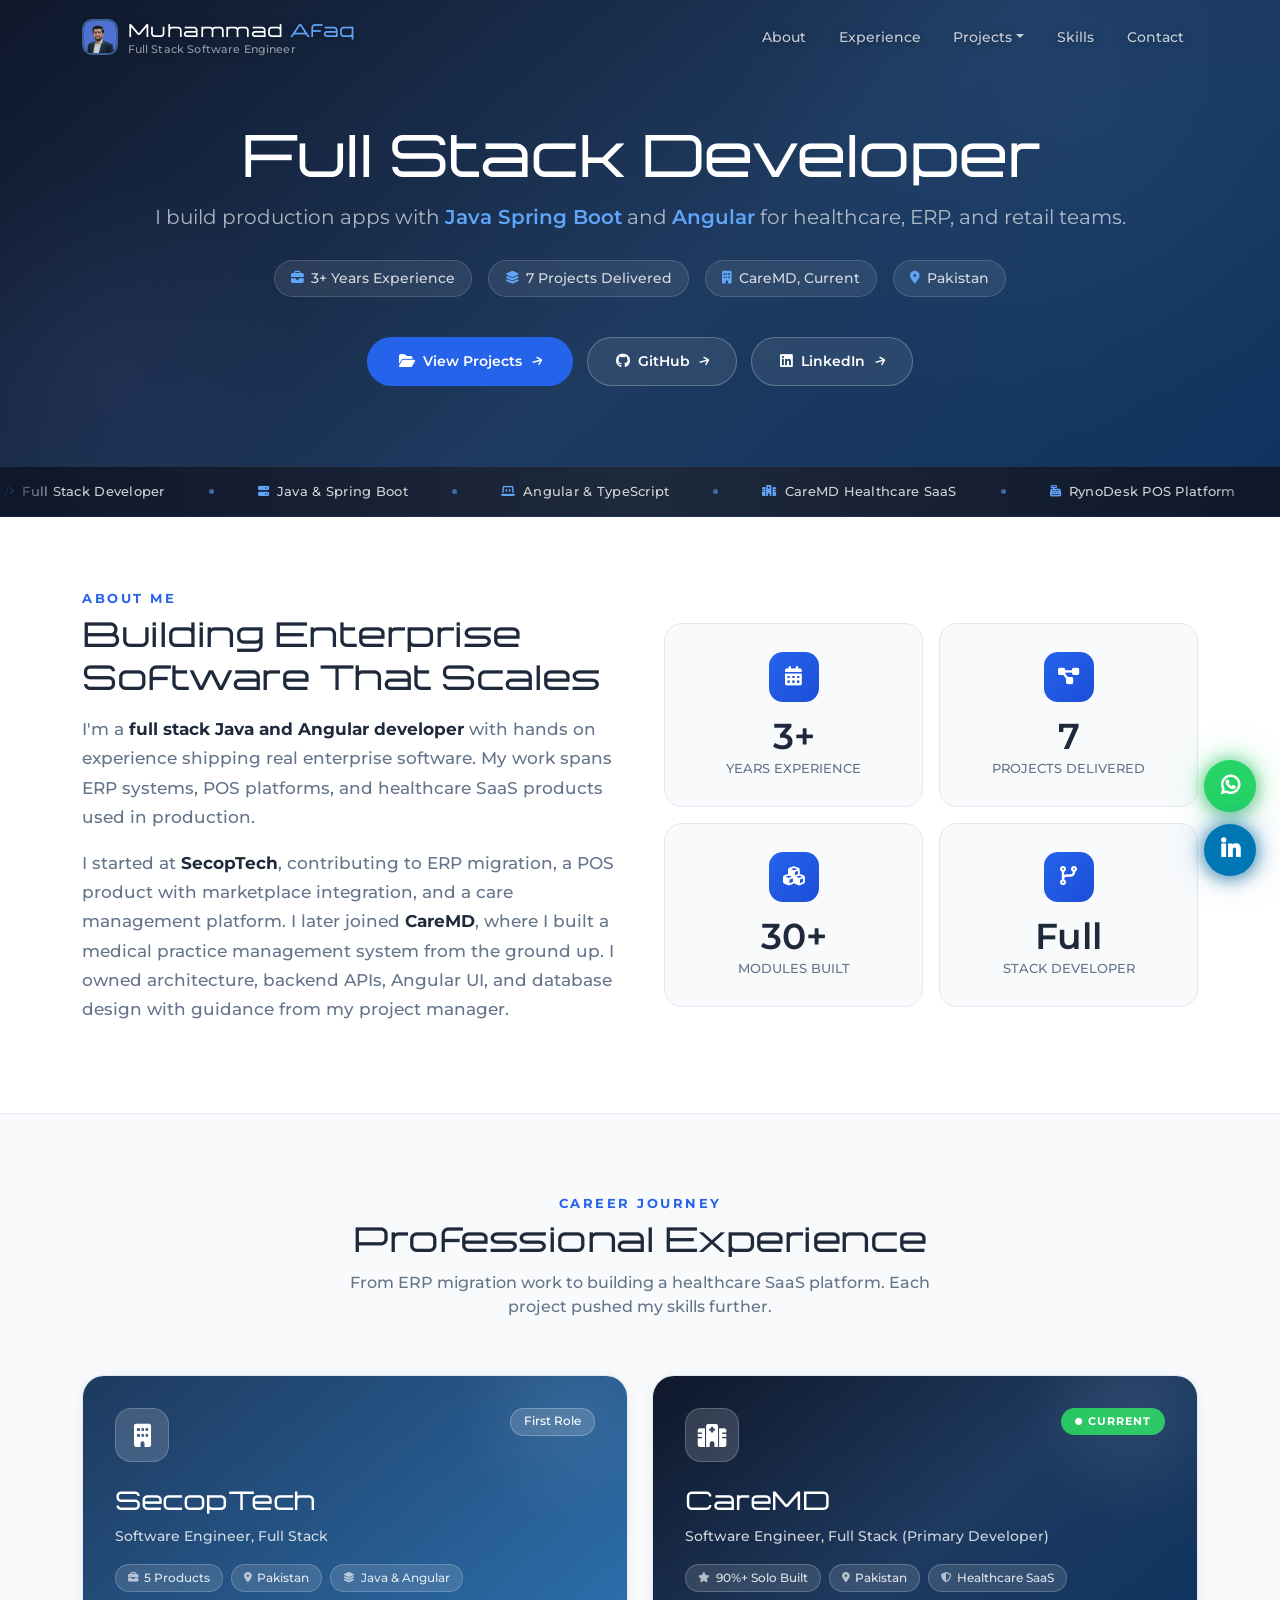
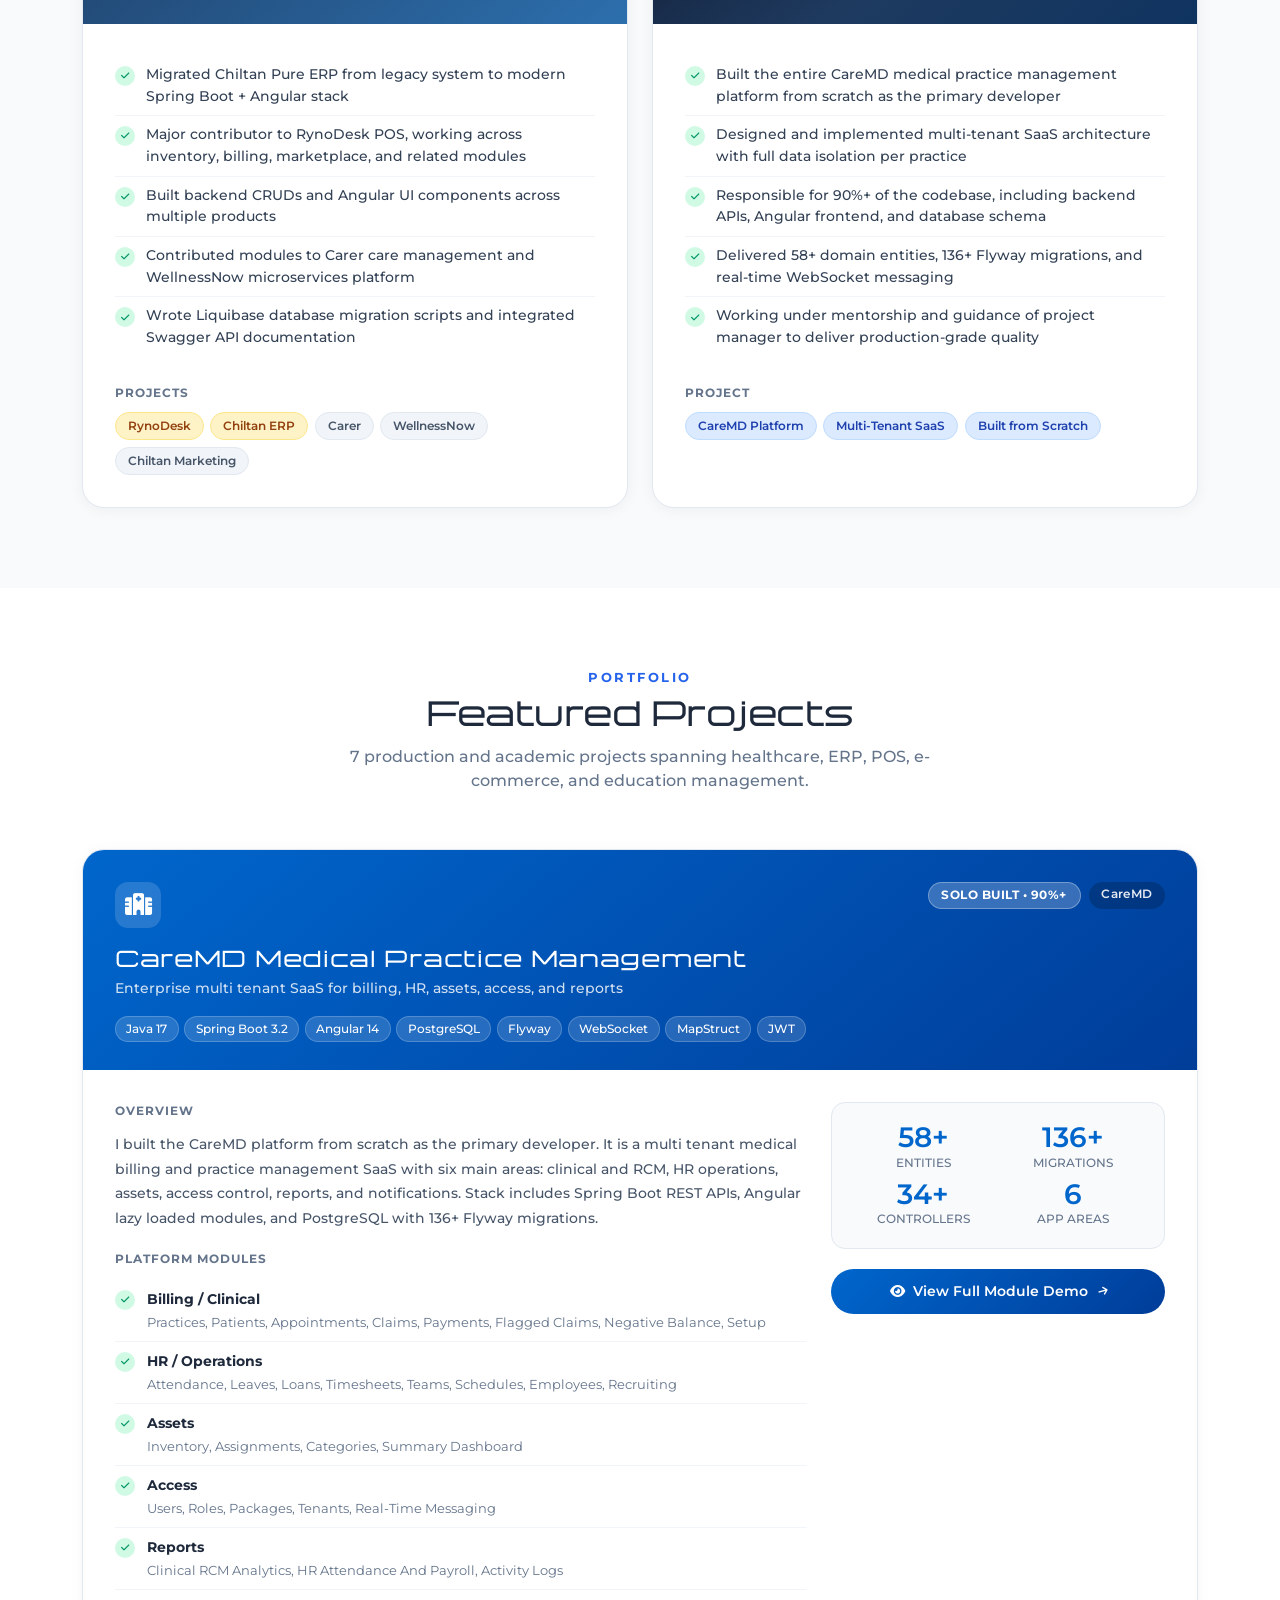
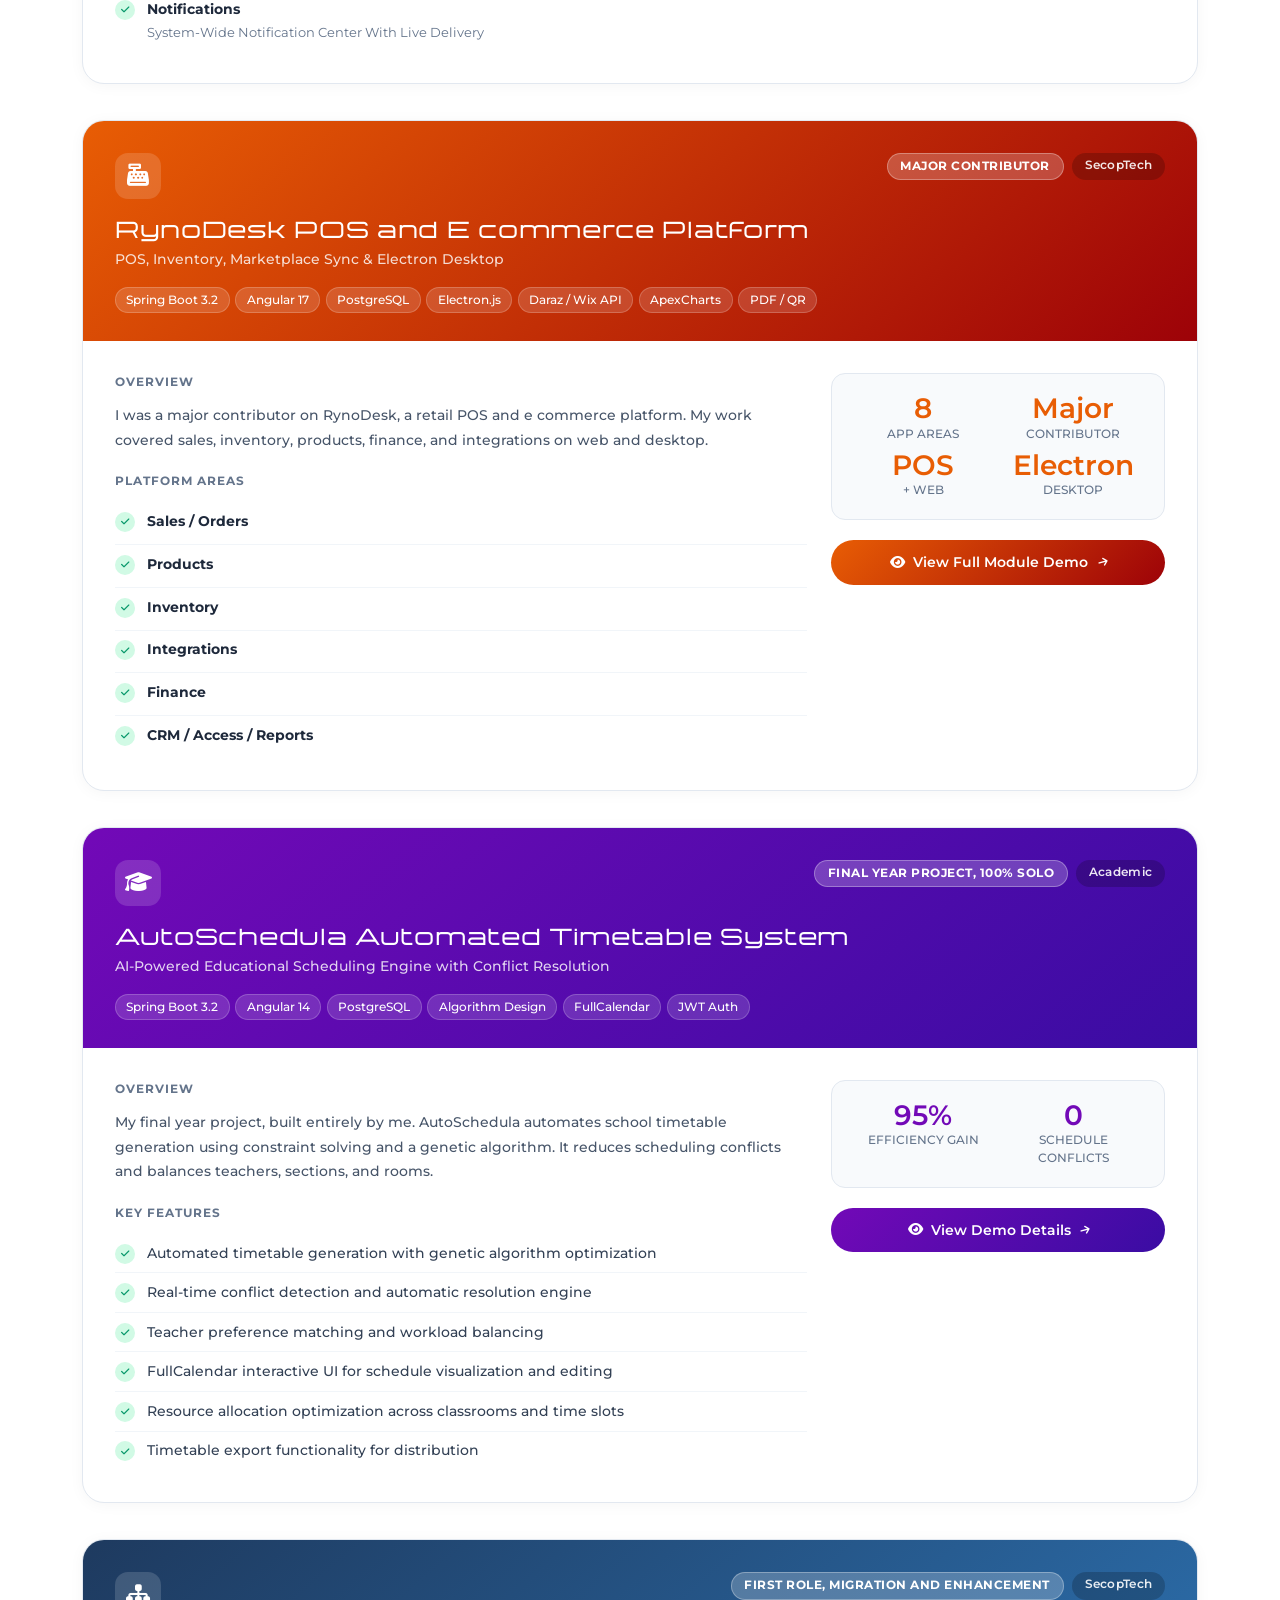
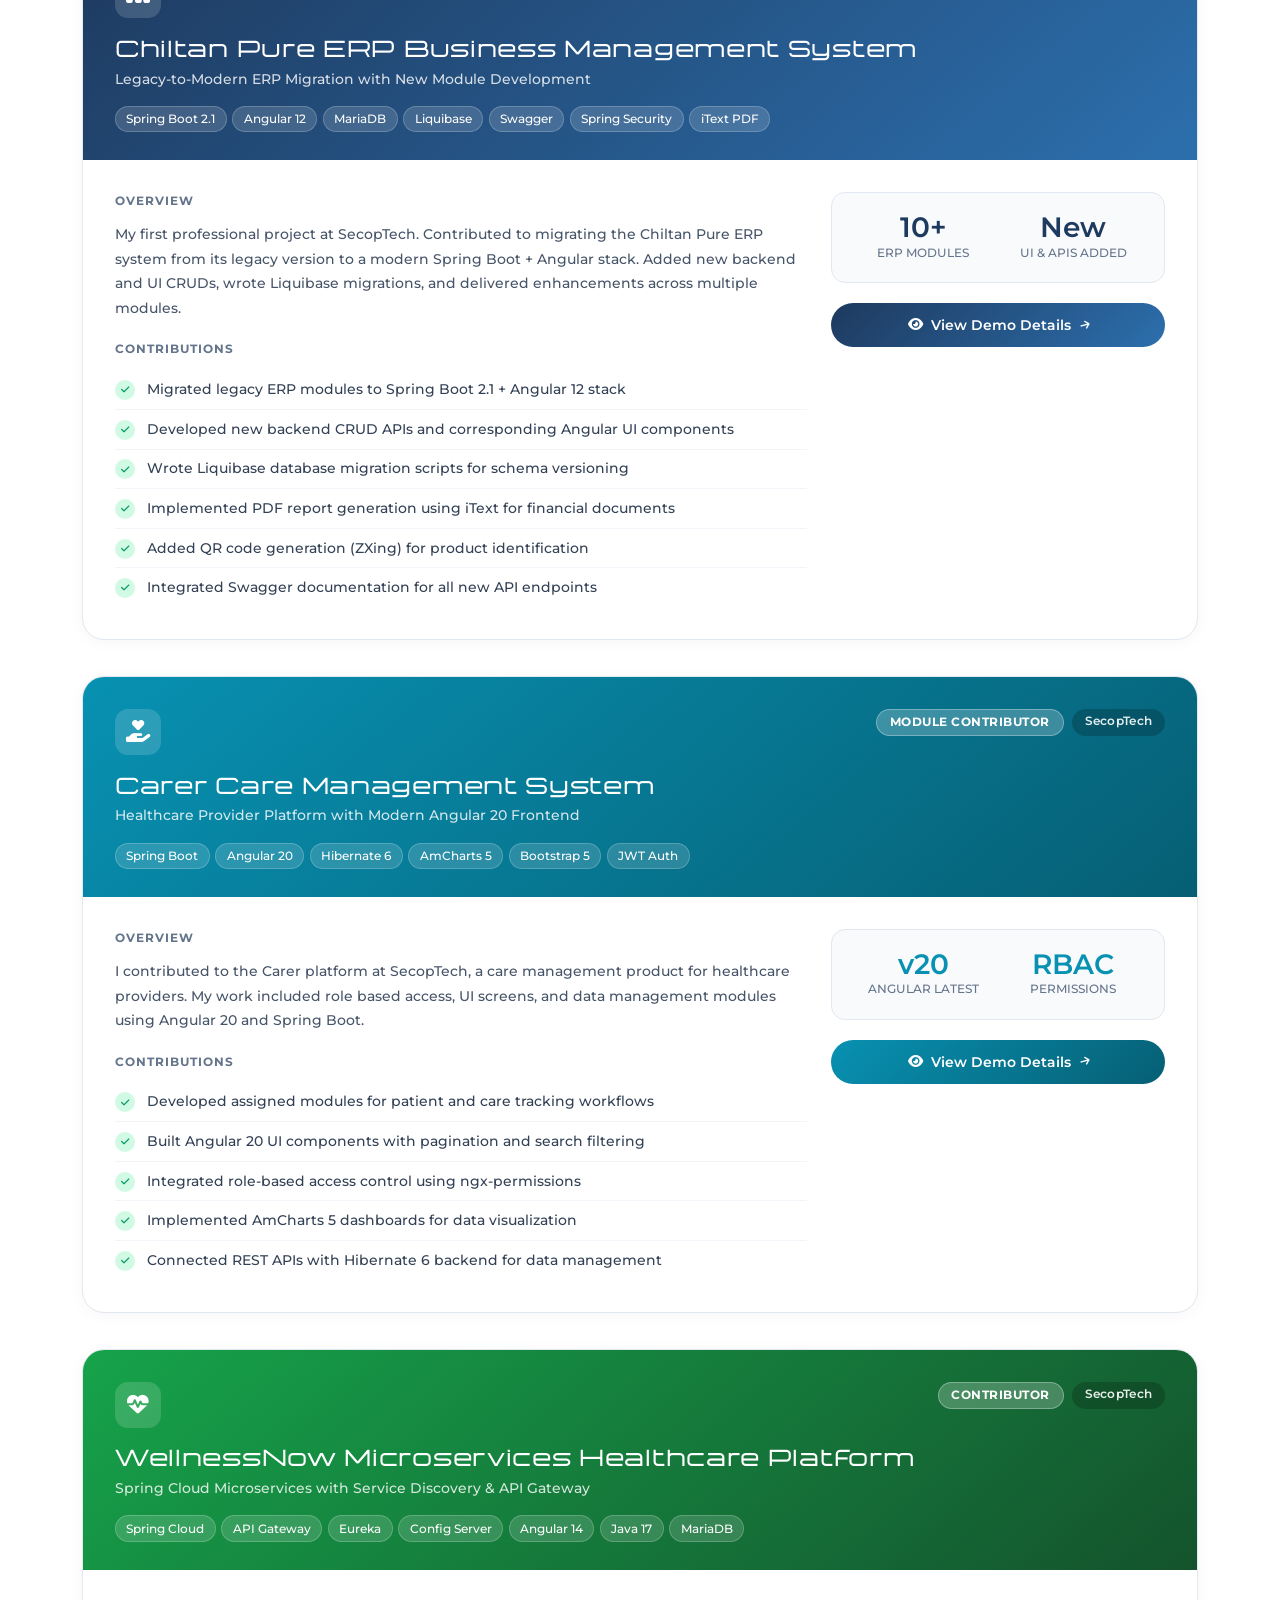
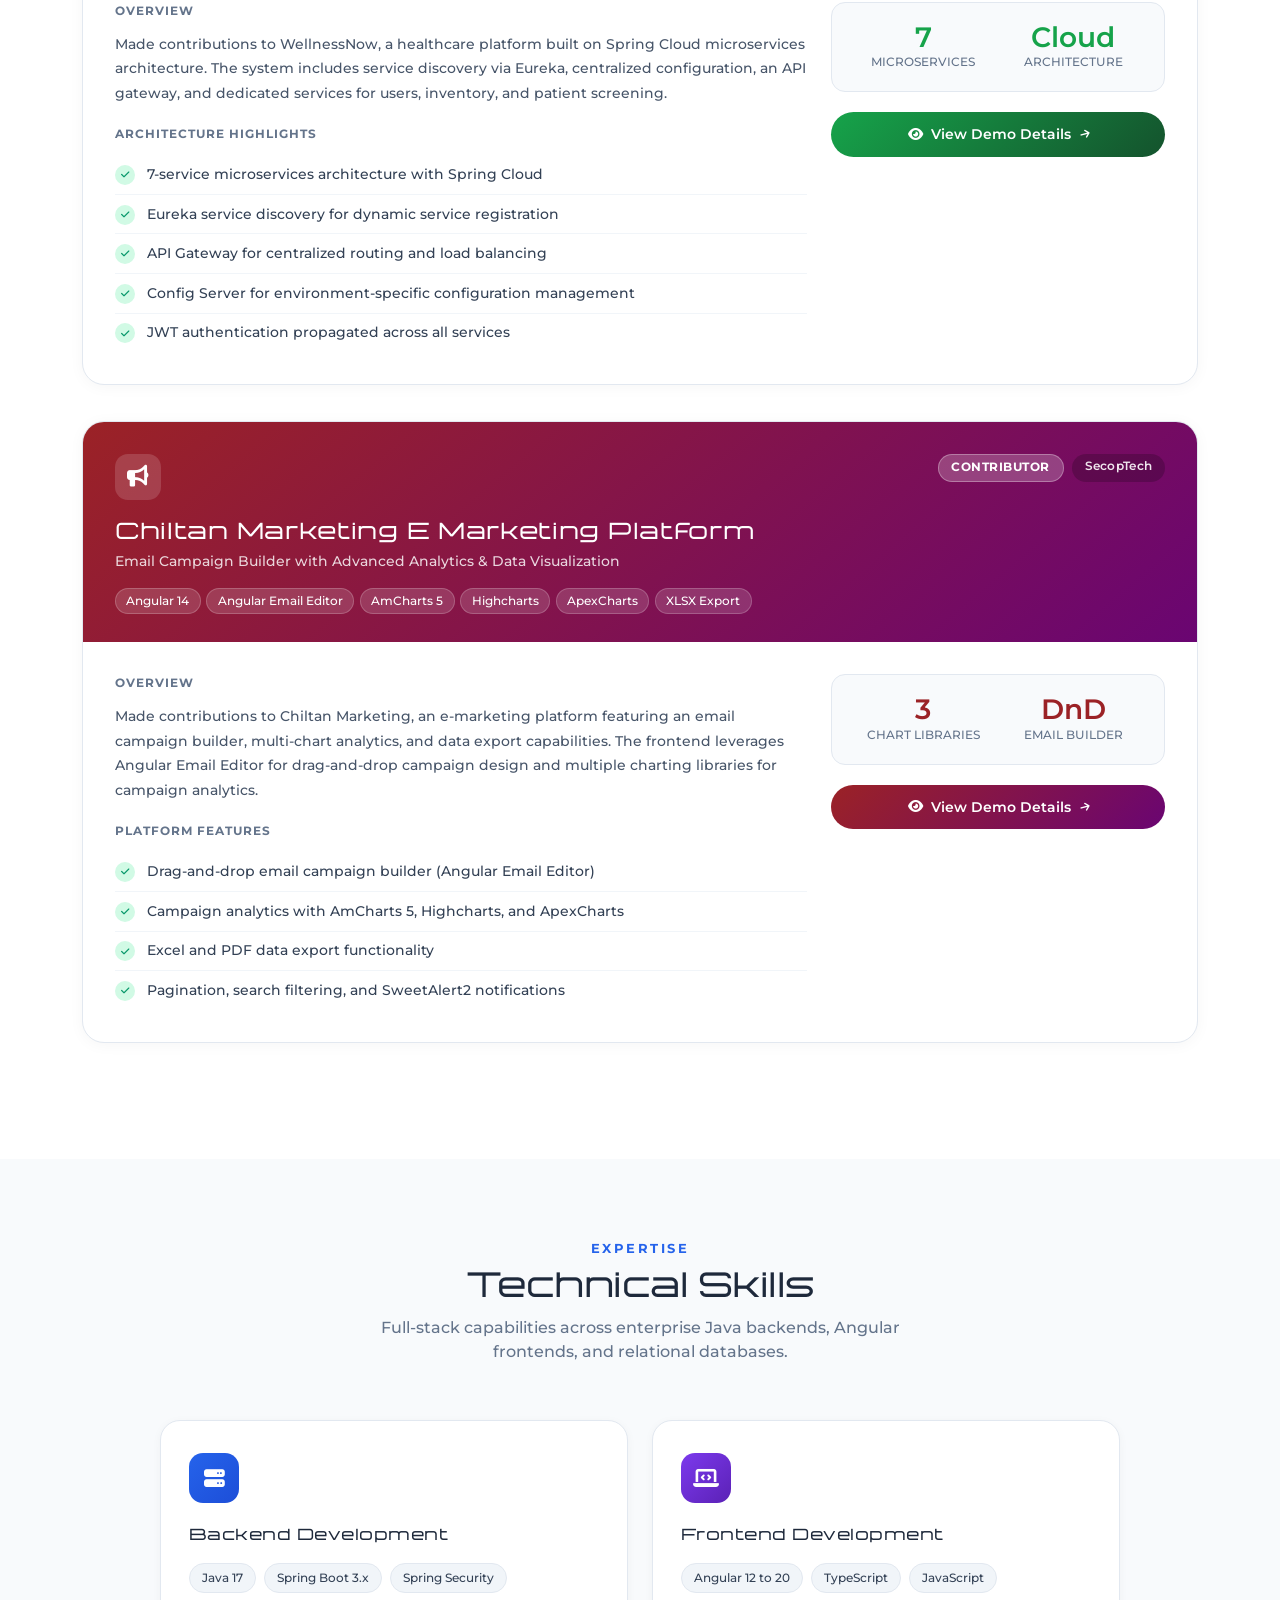
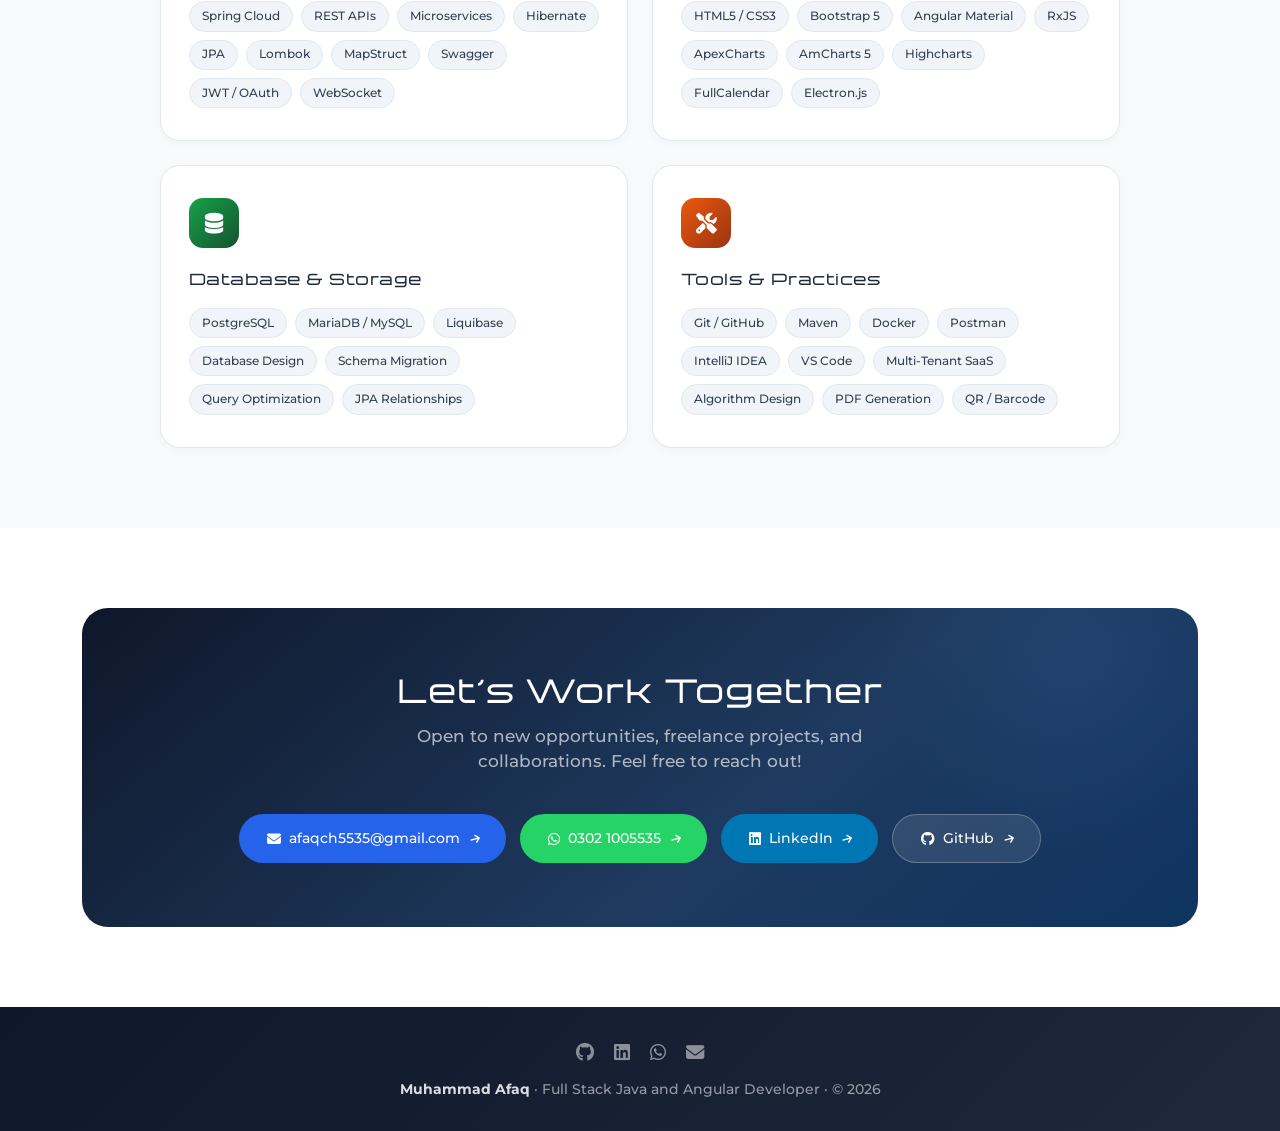
==== commit 93e1532d: "updated the ux ui" ====
--- a/index.html
+++ b/index.html
@@ -10,13 +10,18 @@
     <!-- End Google Tag Manager -->
     <meta charset="UTF-8">
     <meta name="viewport" content="width=device-width, initial-scale=1.0">
-    <meta name="description" content="Muhammad Afaq — Full-Stack Java & Angular Developer. Portfolio showcasing enterprise healthcare, ERP, POS, and educational management systems.">
-    <meta property="og:title" content="Muhammad Afaq — Full-Stack Java & Angular Developer">
+    <meta name="description" content="Muhammad Afaq, Full Stack Java and Angular Developer. Portfolio showcasing enterprise healthcare, ERP, POS, and educational management systems.">
+    <meta property="og:title" content="Muhammad Afaq | Full Stack Java and Angular Developer">
     <meta property="og:description" content="Portfolio of Muhammad Afaq, Full-Stack Developer specializing in Java Spring Boot & Angular enterprise applications.">
-    <title>Muhammad Afaq — Full-Stack Developer</title>
+    <title>Muhammad Afaq | Full Stack Developer</title>
     <link href="https://cdn.jsdelivr.net/npm/bootstrap@5.3.0/dist/css/bootstrap.min.css" rel="stylesheet">
     <link href="https://cdnjs.cloudflare.com/ajax/libs/font-awesome/6.4.0/css/all.min.css" rel="stylesheet">
-    <link href="https://fonts.googleapis.com/css2?family=Inter:wght@300;400;500;600;700;800&display=swap" rel="stylesheet">
+    <link href="site-nav.css" rel="stylesheet">
+    <link href="typography.css" rel="stylesheet">
+    <link href="sticky-social.css" rel="stylesheet">
+    <link href="site-buttons.css" rel="stylesheet">
+    <link href="site-marquee.css" rel="stylesheet">
+    <link href="site-footer.css" rel="stylesheet">
     <style>
         :root {
             --body-bg: #f8fafc;
@@ -34,38 +39,15 @@
         .theme-wellness   { --p1: #16a34a; --p2: #14532d; }
         .theme-marketing  { --p1: #9b2226; --p2: #6a0572; }
 
-        html { scroll-behavior: smooth; }
+        html { scroll-behavior: smooth; overflow-x: hidden; }
+        #about, #experience, #projects, #skills, #contact,
+        [id^="project-"] { scroll-margin-top: 5.5rem; }
 
         body {
-            font-family: 'Inter', sans-serif;
             background-color: var(--body-bg);
             color: var(--text-dark);
-        }
-
-        /* ===== NAVBAR ===== */
-        .navbar {
-            background: linear-gradient(135deg, #0f172a, #1e293b);
-            box-shadow: 0 2px 20px rgba(0,0,0,0.2);
-            padding: 0.9rem 0;
-        }
-        .navbar-brand {
-            font-weight: 800;
-            font-size: 1.2rem;
-            color: white !important;
-            letter-spacing: -0.5px;
-        }
-        .navbar-brand .accent { color: #60a5fa; }
-        .nav-link {
-            color: rgba(255,255,255,0.75) !important;
-            font-weight: 500;
-            font-size: 0.875rem;
-            padding: 0.45rem 0.9rem !important;
-            border-radius: 8px;
-            transition: all 0.2s;
-        }
-        .nav-link:hover {
-            color: white !important;
-            background: rgba(255,255,255,0.08);
+            overflow-x: hidden;
+            max-width: 100vw;
         }
 
         /* ===== HERO ===== */
@@ -95,20 +77,13 @@
             border-radius: 50%;
             pointer-events: none;
         }
-        .hero-greeting {
-            font-size: 0.9rem;
-            color: #93c5fd;
-            font-weight: 600;
-            letter-spacing: 3px;
-            text-transform: uppercase;
-            margin-bottom: 0.75rem;
-        }
-        .hero-name {
+        .hero-title {
             font-size: 3.75rem;
             font-weight: 800;
-            margin-bottom: 0.5rem;
+            margin-bottom: 0.75rem;
             letter-spacing: -1.5px;
             line-height: 1.1;
+            color: white;
         }
         .hero-role {
             font-size: 1.25rem;
@@ -137,6 +112,22 @@
             font-weight: 500;
         }
         .hero-chip i { color: #60a5fa; font-size: 0.8rem; }
+        .hero-chip .chip-value {
+            display: block;
+            font-weight: 700;
+            color: white;
+            font-size: 0.95rem;
+            line-height: 1.2;
+        }
+        .hero-chip .chip-label {
+            display: block;
+            font-size: 0.7rem;
+            color: rgba(255,255,255,0.55);
+            font-weight: 500;
+            text-transform: uppercase;
+            letter-spacing: 0.4px;
+        }
+        .hero-chip .chip-mobile { display: none; }
         .hero-actions {
             display: flex;
             justify-content: center;
@@ -544,6 +535,29 @@
             padding: 5rem 0;
             background: var(--body-bg);
         }
+        .skills-grid {
+            display: grid;
+            grid-template-columns: repeat(2, 1fr);
+            gap: 1.5rem;
+            max-width: 960px;
+            margin: 0 auto;
+        }
+        @media (max-width: 576px) {
+            .skills-grid {
+                gap: 0.85rem;
+                max-width: 100%;
+            }
+            .skills-section .skill-card {
+                padding: 1.25rem 1rem;
+            }
+            .skills-section .skill-card-title {
+                font-size: 0.9rem;
+            }
+            .skills-section .skill-pill {
+                font-size: 0.7rem;
+                padding: 0.25rem 0.55rem;
+            }
+        }
         .skill-card {
             background: white;
             border-radius: 20px;
@@ -585,104 +599,52 @@
             border: 1px solid #e2e8f0;
         }
 
-        /* ===== CONTACT ===== */
-        .contact-section {
-            padding: 5rem 0;
-            background: white;
-        }
-        .contact-card {
-            background: linear-gradient(140deg, #0f172a 0%, #1e3a5f 60%, #0f3460 100%);
-            color: white;
-            border-radius: 26px;
-            padding: 4rem 3rem;
-            text-align: center;
-            position: relative;
-            overflow: hidden;
-        }
-        .contact-card::before {
-            content: '';
-            position: absolute;
-            width: 400px; height: 400px;
-            background: radial-gradient(circle, rgba(96,165,250,0.09) 0%, transparent 70%);
-            top: -150px; right: -80px;
-            border-radius: 50%;
-            pointer-events: none;
-        }
-        .contact-heading {
-            font-size: 2.1rem;
-            font-weight: 800;
-            margin-bottom: 0.75rem;
-            position: relative;
-        }
-        .contact-desc {
-            color: rgba(255,255,255,0.65);
-            font-size: 1.05rem;
-            margin-bottom: 2.5rem;
-            max-width: 520px;
-            margin-left: auto;
-            margin-right: auto;
-            position: relative;
-        }
-        .contact-btns {
-            display: flex;
-            justify-content: center;
-            gap: 0.875rem;
-            flex-wrap: wrap;
-            position: relative;
-        }
-        .btn-cta {
-            padding: 0.8rem 1.75rem;
-            border-radius: 50px;
-            font-weight: 600;
-            font-size: 0.875rem;
-            text-decoration: none;
-            display: inline-flex;
-            align-items: center;
-            gap: 0.5rem;
-            transition: all 0.25s;
-            border: none;
-        }
-        .btn-cta-email   { background: #2563eb; color: white; }
-        .btn-cta-email:hover { background: #1d4ed8; color: white; transform: translateY(-2px); box-shadow: 0 8px 25px rgba(37,99,235,0.45); }
-        .btn-cta-linkedin { background: #0077b5; color: white; }
-        .btn-cta-linkedin:hover { background: #005e8a; color: white; transform: translateY(-2px); box-shadow: 0 8px 25px rgba(0,119,181,0.45); }
-        .btn-cta-github  { background: rgba(255,255,255,0.1); color: white; border: 1.5px solid rgba(255,255,255,0.25); }
-        .btn-cta-github:hover { background: rgba(255,255,255,0.18); color: white; transform: translateY(-2px); }
-        .btn-cta-whatsapp { background: #25d366; color: white; }
-        .btn-cta-whatsapp:hover { background: #1da851; color: white; transform: translateY(-2px); box-shadow: 0 8px 25px rgba(37,211,102,0.45); }
-
-        /* ===== FOOTER ===== */
-        .footer {
-            background: linear-gradient(135deg, #0f172a, #1e293b);
-            color: rgba(255,255,255,0.55);
-            padding: 2rem 0;
-            text-align: center;
-            font-size: 0.85rem;
-        }
-        .footer-social {
-            display: flex;
-            justify-content: center;
-            gap: 1.25rem;
-            margin-bottom: 0.75rem;
-        }
-        .footer-social a {
-            color: rgba(255,255,255,0.5);
-            font-size: 1.15rem;
-            text-decoration: none;
-            transition: color 0.2s;
-        }
-        .footer-social a:hover { color: #60a5fa; }
-        .footer strong { color: rgba(255,255,255,0.85); }
-
         /* ===== RESPONSIVE ===== */
         @media (max-width: 992px) {
-            .hero-name { font-size: 2.75rem; }
+            .hero-title { font-size: 2.75rem; }
+        }
+        @media (max-width: 768px) {
+            .hero-chip .chip-desktop { display: none !important; }
+            .hero-chip .chip-mobile { display: flex !important; flex-direction: column; }
+            .hero-section::before,
+            .hero-section::after { display: none; }
+            .hero-section { padding: 4rem 0 3.5rem; }
+            .hero-title { font-size: 2.25rem; }
+            .hero-role { font-size: 1rem; padding: 0 0.5rem; }
+            .hero-chips {
+                display: grid;
+                grid-template-columns: 1fr 1fr;
+                gap: 0.65rem;
+                max-width: 100%;
+                padding: 0 0.25rem;
+            }
+            .hero-chip {
+                flex-direction: column;
+                align-items: flex-start;
+                text-align: left;
+                border-radius: 12px;
+                border: 1px solid rgba(255,255,255,0.12);
+                border-left: 3px solid #60a5fa;
+                background: rgba(15,23,42,0.45);
+                padding: 0.75rem 0.85rem;
+                gap: 0.35rem;
+            }
+            .hero-chip i {
+                font-size: 0.95rem;
+                margin-bottom: 0.15rem;
+            }
+            .hero-actions { flex-direction: column; align-items: stretch; padding: 0 0.5rem; }
+            .hero-actions a { justify-content: center; }
+            .caremd-modules .caremd-module-title,
+            .rynodesk-modules .rynodesk-module-title { white-space: normal; }
+            .project-header, .project-body { padding: 1.35rem; }
+            .exp-top, .exp-body { padding: 1.35rem; }
+            .container { padding-left: 1rem; padding-right: 1rem; }
         }
         @media (max-width: 576px) {
-            .hero-name { font-size: 2.1rem; }
+            .hero-title { font-size: 2rem; }
             .section-heading { font-size: 1.75rem; }
-            .contact-card { padding: 2.5rem 1.5rem; }
-            .contact-heading { font-size: 1.65rem; }
+            .hero-chips { grid-template-columns: 1fr; }
         }
     </style>
 </head>
@@ -692,38 +654,18 @@
     height="0" width="0" style="display:none;visibility:hidden"></iframe></noscript>
     <!-- End Google Tag Manager (noscript) -->
 
-    <!-- ===== NAVBAR ===== -->
-    <nav class="navbar navbar-expand-lg navbar-dark sticky-top">
-        <div class="container">
-            <a class="navbar-brand" href="#">
-                <i class="fas fa-code me-2"></i>Muhammad <span class="accent">Afaq</span>
-            </a>
-            <button class="navbar-toggler border-0" type="button" data-bs-toggle="collapse" data-bs-target="#navbarNav">
-                <span class="navbar-toggler-icon"></span>
-            </button>
-            <div class="collapse navbar-collapse" id="navbarNav">
-                <ul class="navbar-nav ms-auto gap-1">
-                    <li class="nav-item"><a class="nav-link" href="#about">About</a></li>
-                    <li class="nav-item"><a class="nav-link" href="#experience">Experience</a></li>
-                    <li class="nav-item"><a class="nav-link" href="#projects">Projects</a></li>
-                    <li class="nav-item"><a class="nav-link" href="#skills">Skills</a></li>
-                    <li class="nav-item"><a class="nav-link" href="#contact">Contact</a></li>
-                </ul>
-            </div>
-        </div>
-    </nav>
+    <div id="site-nav"></div>
 
     <!-- ===== HERO ===== -->
     <section class="hero-section">
         <div class="container position-relative">
-            <p class="hero-greeting">Full-Stack Developer</p>
-            <h1 class="hero-name">Muhammad Afaq</h1>
-            <p class="hero-role">Specializing in <strong>Java Spring Boot</strong> &amp; <strong>Angular</strong> Enterprise Applications</p>
+            <h1 class="hero-title">Full Stack Developer</h1>
+            <p class="hero-role">I build production apps with <strong>Java Spring Boot</strong> and <strong>Angular</strong> for healthcare, ERP, and retail teams.</p>
             <div class="hero-chips">
-                <span class="hero-chip"><i class="fas fa-briefcase"></i> 3+ Years Experience</span>
-                <span class="hero-chip"><i class="fas fa-layer-group"></i> 7 Projects Delivered</span>
-                <span class="hero-chip"><i class="fas fa-building"></i> CareMD — Current</span>
-                <span class="hero-chip"><i class="fas fa-map-marker-alt"></i> Pakistan</span>
+                <span class="hero-chip"><i class="fas fa-briefcase"></i><span class="chip-desktop">3+ Years Experience</span><span class="chip-mobile"><span class="chip-value">3+ Years</span><span class="chip-label">Experience</span></span></span>
+                <span class="hero-chip"><i class="fas fa-layer-group"></i><span class="chip-desktop">7 Projects Delivered</span><span class="chip-mobile"><span class="chip-value">7 Projects</span><span class="chip-label">Delivered</span></span></span>
+                <span class="hero-chip"><i class="fas fa-building"></i><span class="chip-desktop">CareMD, Current</span><span class="chip-mobile"><span class="chip-value">CareMD</span><span class="chip-label">Current Role</span></span></span>
+                <span class="hero-chip"><i class="fas fa-map-marker-alt"></i><span class="chip-desktop">Pakistan</span><span class="chip-mobile"><span class="chip-value">Pakistan</span><span class="chip-label">Based In</span></span></span>
             </div>
             <div class="hero-actions">
                 <a href="#projects" class="btn-hero-primary">
@@ -747,10 +689,10 @@
                     <p class="section-eyebrow">About Me</p>
                     <h2 class="section-heading" style="margin-bottom:1rem;">Building Enterprise Software That Scales</h2>
                     <p class="about-text">
-                        I'm a <strong>Full-Stack Java &amp; Angular Developer</strong> with hands-on experience building and delivering production-grade enterprise applications — from ERP systems and POS platforms to healthcare SaaS products.
+                        I'm a <strong>full stack Java and Angular developer</strong> with hands on experience shipping real enterprise software. My work spans ERP systems, POS platforms, and healthcare SaaS products used in production.
                     </p>
                     <p class="about-text mt-3">
-                        Starting at <strong>SecopTech</strong>, I worked across multiple products including ERP migration, a Point-of-Sale system with marketplace integration, and a care management platform. I then joined <strong>CareMD</strong>, where I built a full medical practice management system from scratch — handling architecture, backend, frontend, and database design under the guidance of my project manager.
+                        I started at <strong>SecopTech</strong>, contributing to ERP migration, a POS product with marketplace integration, and a care management platform. I later joined <strong>CareMD</strong>, where I built a medical practice management system from the ground up. I owned architecture, backend APIs, Angular UI, and database design with guidance from my project manager.
                     </p>
                 </div>
                 <div class="col-lg-6">
@@ -795,7 +737,7 @@
             <div class="text-center">
                 <p class="section-eyebrow">Career Journey</p>
                 <h2 class="section-heading">Professional Experience</h2>
-                <p class="section-sub">From enterprise ERP migration to building a full healthcare SaaS platform — growing through every project.</p>
+                <p class="section-sub">From ERP migration work to building a healthcare SaaS platform. Each project pushed my skills further.</p>
             </div>
 
             <div class="row g-4 align-items-stretch">
@@ -806,10 +748,10 @@
                         <div class="exp-top exp-top-secoptech">
                             <div class="exp-top-row">
                                 <div class="exp-icon"><i class="fas fa-building"></i></div>
-                                <span style="background:rgba(255,255,255,0.15);color:white;padding:0.25rem 0.8rem;border-radius:50px;font-size:0.72rem;font-weight:700;border:1px solid rgba(255,255,255,0.25);">First Role</span>
+                                <span style="background:rgba(255,255,255,0.15);color:white;padding:0.25rem 0.8rem;border-radius:50px;font-size:0.72rem;border:1px solid rgba(255,255,255,0.25);">First Role</span>
                             </div>
                             <div class="exp-company">SecopTech</div>
-                            <div class="exp-role">Software Engineer &mdash; Full-Stack</div>
+                            <div class="exp-role">Software Engineer, Full Stack</div>
                             <div class="exp-chips">
                                 <span class="exp-chip"><i class="fas fa-briefcase"></i> 5 Products</span>
                                 <span class="exp-chip"><i class="fas fa-map-marker-alt"></i> Pakistan</span>
@@ -819,7 +761,7 @@
                         <div class="exp-body">
                             <ul class="exp-highlights">
                                 <li><span class="exp-check"><i class="fas fa-check"></i></span>Migrated Chiltan Pure ERP from legacy system to modern Spring Boot + Angular stack</li>
-                                <li><span class="exp-check"><i class="fas fa-check"></i></span>Major contributor to RynoDesk POS — worked on almost every module including inventory, billing, and marketplace</li>
+                                <li><span class="exp-check"><i class="fas fa-check"></i></span>Major contributor to RynoDesk POS, working across inventory, billing, marketplace, and related modules</li>
                                 <li><span class="exp-check"><i class="fas fa-check"></i></span>Built backend CRUDs and Angular UI components across multiple products</li>
                                 <li><span class="exp-check"><i class="fas fa-check"></i></span>Contributed modules to Carer care management and WellnessNow microservices platform</li>
                                 <li><span class="exp-check"><i class="fas fa-check"></i></span>Wrote Liquibase database migration scripts and integrated Swagger API documentation</li>
@@ -845,7 +787,7 @@
                                 <span class="current-pill"><i class="fas fa-circle" style="font-size:0.45rem;"></i> Current</span>
                             </div>
                             <div class="exp-company">CareMD</div>
-                            <div class="exp-role">Software Engineer &mdash; Full-Stack (Primary Developer)</div>
+                            <div class="exp-role">Software Engineer, Full Stack (Primary Developer)</div>
                             <div class="exp-chips">
                                 <span class="exp-chip"><i class="fas fa-star"></i> 90%+ Solo Built</span>
                                 <span class="exp-chip"><i class="fas fa-map-marker-alt"></i> Pakistan</span>
@@ -856,7 +798,7 @@
                             <ul class="exp-highlights">
                                 <li><span class="exp-check"><i class="fas fa-check"></i></span>Built the entire CareMD medical practice management platform from scratch as the primary developer</li>
                                 <li><span class="exp-check"><i class="fas fa-check"></i></span>Designed and implemented multi-tenant SaaS architecture with full data isolation per practice</li>
-                                <li><span class="exp-check"><i class="fas fa-check"></i></span>Responsible for 90%+ of the codebase — backend APIs, Angular frontend, and database schema</li>
+                                <li><span class="exp-check"><i class="fas fa-check"></i></span>Responsible for 90%+ of the codebase, including backend APIs, Angular frontend, and database schema</li>
                                 <li><span class="exp-check"><i class="fas fa-check"></i></span>Delivered 58+ domain entities, 136+ Flyway migrations, and real-time WebSocket messaging</li>
                                 <li><span class="exp-check"><i class="fas fa-check"></i></span>Working under mentorship and guidance of project manager to deliver production-grade quality</li>
                             </ul>
@@ -884,7 +826,7 @@
             </div>
 
             <!-- ── CareMD ── -->
-            <div class="project-card theme-caremd">
+            <div id="project-caremd" class="project-card theme-caremd">
                 <div class="project-header">
                     <div class="project-header-top">
                         <div class="project-icon-wrap"><i class="fas fa-hospital-alt"></i></div>
@@ -893,8 +835,8 @@
                             <span class="badge-company">CareMD</span>
                         </div>
                     </div>
-                    <div class="project-name">CareMD — Medical Practice Management</div>
-                    <div class="project-tagline">Enterprise Multi-Tenant SaaS — Billing, HR, Assets, Access &amp; Reports</div>
+                    <div class="project-name">CareMD Medical Practice Management</div>
+                    <div class="project-tagline">Enterprise multi tenant SaaS for billing, HR, assets, access, and reports</div>
                     <div class="tech-badges">
                         <span class="tech-badge">Java 17</span>
                         <span class="tech-badge">Spring Boot 3.2</span>
@@ -911,7 +853,7 @@
                         <div class="col-md-8">
                             <p class="project-section-label">Overview</p>
                             <p style="font-size:0.9rem;color:#475569;line-height:1.7;margin-bottom:1.25rem;">
-                                Built the entire CareMD platform from scratch as primary developer — a multi-tenant medical billing and practice-management SaaS spanning six application areas: Clinical/RCM, HR Operations, Assets, Access Control, Reports, and Notifications. Spring Boot REST API, Angular lazy-loaded modules, PostgreSQL with 136+ Flyway migrations.
+                                I built the CareMD platform from scratch as the primary developer. It is a multi tenant medical billing and practice management SaaS with six main areas: clinical and RCM, HR operations, assets, access control, reports, and notifications. Stack includes Spring Boot REST APIs, Angular lazy loaded modules, and PostgreSQL with 136+ Flyway migrations.
                             </p>
                             <p class="project-section-label">Platform Modules</p>
                             <ul class="feature-list caremd-modules">
@@ -953,7 +895,7 @@
             </div>
 
             <!-- ── RynoDesk ── -->
-            <div class="project-card theme-rynodesk">
+            <div id="project-rynodesk" class="project-card theme-rynodesk">
                 <div class="project-header">
                     <div class="project-header-top">
                         <div class="project-icon-wrap"><i class="fas fa-cash-register"></i></div>
@@ -962,7 +904,7 @@
                             <span class="badge-company">SecopTech</span>
                         </div>
                     </div>
-                    <div class="project-name">RynoDesk — POS &amp; E-commerce Platform</div>
+                    <div class="project-name">RynoDesk POS and E commerce Platform</div>
                     <div class="project-tagline">POS, Inventory, Marketplace Sync &amp; Electron Desktop</div>
                     <div class="tech-badges">
                         <span class="tech-badge">Spring Boot 3.2</span>
@@ -979,7 +921,7 @@
                         <div class="col-md-8">
                             <p class="project-section-label">Overview</p>
                             <p style="font-size:0.9rem;color:#475569;line-height:1.7;margin-bottom:1.25rem;">
-                                Major contributor on RynoDesk — retail POS and e-commerce platform. Worked across sales, inventory, products, finance, and integrations (web + desktop).
+                                I was a major contributor on RynoDesk, a retail POS and e commerce platform. My work covered sales, inventory, products, finance, and integrations on web and desktop.
                             </p>
                             <p class="project-section-label">Platform Areas</p>
                             <ul class="feature-list rynodesk-modules">
@@ -1021,16 +963,16 @@
             </div>
 
             <!-- ── AutoSchedula ── -->
-            <div class="project-card theme-autoschedula">
+            <div id="project-autoschedula" class="project-card theme-autoschedula">
                 <div class="project-header">
                     <div class="project-header-top">
                         <div class="project-icon-wrap"><i class="fas fa-graduation-cap"></i></div>
                         <div class="project-header-badges">
-                            <span class="badge-contribution">Final Year Project — 100% Solo</span>
+                            <span class="badge-contribution">Final Year Project, 100% Solo</span>
                             <span class="badge-company">Academic</span>
                         </div>
                     </div>
-                    <div class="project-name">AutoSchedula — Automated Timetable System</div>
+                    <div class="project-name">AutoSchedula Automated Timetable System</div>
                     <div class="project-tagline">AI-Powered Educational Scheduling Engine with Conflict Resolution</div>
                     <div class="tech-badges">
                         <span class="tech-badge">Spring Boot 3.2</span>
@@ -1046,7 +988,7 @@
                         <div class="col-md-8">
                             <p class="project-section-label">Overview</p>
                             <p style="font-size:0.9rem;color:#475569;line-height:1.7;margin-bottom:1.25rem;">
-                                My Final Year Project, built entirely by me. AutoSchedula solves the complex problem of educational timetable generation using a constraint-satisfaction and genetic algorithm engine — eliminating scheduling conflicts and optimizing resource allocation across teachers, sections, and rooms.
+                                My final year project, built entirely by me. AutoSchedula automates school timetable generation using constraint solving and a genetic algorithm. It reduces scheduling conflicts and balances teachers, sections, and rooms.
                             </p>
                             <p class="project-section-label">Key Features</p>
                             <ul class="feature-list">
@@ -1080,16 +1022,16 @@
             </div>
 
             <!-- ── Chiltan Pure ERP ── -->
-            <div class="project-card theme-erp">
+            <div id="project-erp" class="project-card theme-erp">
                 <div class="project-header">
                     <div class="project-header-top">
                         <div class="project-icon-wrap"><i class="fas fa-sitemap"></i></div>
                         <div class="project-header-badges">
-                            <span class="badge-contribution">First Role — Migration &amp; Enhancement</span>
+                            <span class="badge-contribution">First Role, Migration and Enhancement</span>
                             <span class="badge-company">SecopTech</span>
                         </div>
                     </div>
-                    <div class="project-name">Chiltan Pure ERP — Business Management System</div>
+                    <div class="project-name">Chiltan Pure ERP Business Management System</div>
                     <div class="project-tagline">Legacy-to-Modern ERP Migration with New Module Development</div>
                     <div class="tech-badges">
                         <span class="tech-badge">Spring Boot 2.1</span>
@@ -1140,7 +1082,7 @@
             </div>
 
             <!-- ── Carer ── -->
-            <div class="project-card theme-carer">
+            <div id="project-carer" class="project-card theme-carer">
                 <div class="project-header">
                     <div class="project-header-top">
                         <div class="project-icon-wrap"><i class="fas fa-hand-holding-heart"></i></div>
@@ -1149,7 +1091,7 @@
                             <span class="badge-company">SecopTech</span>
                         </div>
                     </div>
-                    <div class="project-name">Carer — Care Management System</div>
+                    <div class="project-name">Carer Care Management System</div>
                     <div class="project-tagline">Healthcare Provider Platform with Modern Angular 20 Frontend</div>
                     <div class="tech-badges">
                         <span class="tech-badge">Spring Boot</span>
@@ -1165,7 +1107,7 @@
                         <div class="col-md-8">
                             <p class="project-section-label">Overview</p>
                             <p style="font-size:0.9rem;color:#475569;line-height:1.7;margin-bottom:1.25rem;">
-                                Contributed to the Carer platform at SecopTech — a care management solution for healthcare providers. Worked on specific modules including role-based access features, UI components, and data management screens using the latest Angular 20 and modern Spring Boot stack.
+                                I contributed to the Carer platform at SecopTech, a care management product for healthcare providers. My work included role based access, UI screens, and data management modules using Angular 20 and Spring Boot.
                             </p>
                             <p class="project-section-label">Contributions</p>
                             <ul class="feature-list">
@@ -1198,7 +1140,7 @@
             </div>
 
             <!-- ── WellnessNow ── -->
-            <div class="project-card theme-wellness">
+            <div id="project-wellness" class="project-card theme-wellness">
                 <div class="project-header">
                     <div class="project-header-top">
                         <div class="project-icon-wrap"><i class="fas fa-heartbeat"></i></div>
@@ -1207,7 +1149,7 @@
                             <span class="badge-company">SecopTech</span>
                         </div>
                     </div>
-                    <div class="project-name">WellnessNow — Microservices Healthcare Platform</div>
+                    <div class="project-name">WellnessNow Microservices Healthcare Platform</div>
                     <div class="project-tagline">Spring Cloud Microservices with Service Discovery &amp; API Gateway</div>
                     <div class="tech-badges">
                         <span class="tech-badge">Spring Cloud</span>
@@ -1257,7 +1199,7 @@
             </div>
 
             <!-- ── Chiltan Marketing ── -->
-            <div class="project-card theme-marketing">
+            <div id="project-marketing" class="project-card theme-marketing">
                 <div class="project-header">
                     <div class="project-header-top">
                         <div class="project-icon-wrap"><i class="fas fa-bullhorn"></i></div>
@@ -1266,7 +1208,7 @@
                             <span class="badge-company">SecopTech</span>
                         </div>
                     </div>
-                    <div class="project-name">Chiltan Marketing — E-Marketing Platform</div>
+                    <div class="project-name">Chiltan Marketing E Marketing Platform</div>
                     <div class="project-tagline">Email Campaign Builder with Advanced Analytics &amp; Data Visualization</div>
                     <div class="tech-badges">
                         <span class="tech-badge">Angular 14</span>
@@ -1323,8 +1265,7 @@
                 <h2 class="section-heading">Technical Skills</h2>
                 <p class="section-sub">Full-stack capabilities across enterprise Java backends, Angular frontends, and relational databases.</p>
             </div>
-            <div class="row g-4">
-                <div class="col-md-6 col-lg-3">
+            <div class="skills-grid">
                     <div class="skill-card">
                         <div class="skill-icon-box bg-blue"><i class="fas fa-server"></i></div>
                         <div class="skill-card-title">Backend Development</div>
@@ -1344,13 +1285,11 @@
                             <span class="skill-pill">WebSocket</span>
                         </div>
                     </div>
-                </div>
-                <div class="col-md-6 col-lg-3">
                     <div class="skill-card">
                         <div class="skill-icon-box bg-purple"><i class="fas fa-laptop-code"></i></div>
                         <div class="skill-card-title">Frontend Development</div>
                         <div class="skill-pills">
-                            <span class="skill-pill">Angular 12–20</span>
+                            <span class="skill-pill">Angular 12 to 20</span>
                             <span class="skill-pill">TypeScript</span>
                             <span class="skill-pill">JavaScript</span>
                             <span class="skill-pill">HTML5 / CSS3</span>
@@ -1364,8 +1303,6 @@
                             <span class="skill-pill">Electron.js</span>
                         </div>
                     </div>
-                </div>
-                <div class="col-md-6 col-lg-3">
                     <div class="skill-card">
                         <div class="skill-icon-box bg-green"><i class="fas fa-database"></i></div>
                         <div class="skill-card-title">Database &amp; Storage</div>
@@ -1379,8 +1316,6 @@
                             <span class="skill-pill">JPA Relationships</span>
                         </div>
                     </div>
-                </div>
-                <div class="col-md-6 col-lg-3">
                     <div class="skill-card">
                         <div class="skill-icon-box bg-orange"><i class="fas fa-tools"></i></div>
                         <div class="skill-card-title">Tools &amp; Practices</div>
@@ -1397,48 +1332,16 @@
                             <span class="skill-pill">QR / Barcode</span>
                         </div>
                     </div>
-                </div>
             </div>
         </div>
     </section>
 
-    <!-- ===== CONTACT ===== -->
-    <section id="contact" class="contact-section">
-        <div class="container">
-            <div class="contact-card">
-                <h2 class="contact-heading">Let's Work Together</h2>
-                <p class="contact-desc">Open to new opportunities, freelance projects, and collaborations. Feel free to reach out!</p>
-                <div class="contact-btns">
-                    <a href="mailto:afaqch5535@gmail.com" class="btn-cta btn-cta-email">
-                        <i class="fas fa-envelope"></i> afaqch5535@gmail.com
-                    </a>
-                    <a href="https://wa.me/923021005535" target="_blank" rel="noopener" class="btn-cta btn-cta-whatsapp" title="Chat on WhatsApp">
-                        <i class="fab fa-whatsapp"></i> 0302 1005535
-                    </a>
-                    <a href="https://www.linkedin.com/in/afaq-springboot-angular" target="_blank" rel="noopener" class="btn-cta btn-cta-linkedin">
-                        <i class="fab fa-linkedin"></i> LinkedIn
-                    </a>
-                    <a href="https://github.com/afaq-codes" target="_blank" rel="noopener" class="btn-cta btn-cta-github">
-                        <i class="fab fa-github"></i> GitHub
-                    </a>
-                </div>
-            </div>
-        </div>
-    </section>
-
-    <!-- ===== FOOTER ===== -->
-    <footer class="footer">
-        <div class="container">
-            <div class="footer-social">
-                <a href="https://github.com/afaq-codes" target="_blank" rel="noopener" title="GitHub"><i class="fab fa-github"></i></a>
-                <a href="https://www.linkedin.com/in/afaq-springboot-angular" target="_blank" rel="noopener" title="LinkedIn"><i class="fab fa-linkedin"></i></a>
-                <a href="https://wa.me/923021005535" target="_blank" rel="noopener" title="WhatsApp: 0302 1005535"><i class="fab fa-whatsapp"></i></a>
-                <a href="mailto:afaqch5535@gmail.com" title="Email"><i class="fas fa-envelope"></i></a>
-            </div>
-            <p class="mb-0"><strong>Muhammad Afaq</strong> &mdash; Full-Stack Java &amp; Angular Developer &mdash; &copy; 2026</p>
-        </div>
-    </footer>
+    <div id="site-footer"></div>
 
     <script src="https://cdn.jsdelivr.net/npm/bootstrap@5.3.0/dist/js/bootstrap.bundle.min.js"></script>
+    <script src="site-nav.js"></script>
+    <script src="site-marquee.js"></script>
+    <script src="sticky-social.js"></script>
+    <script src="site-footer.js"></script>
 </body>
 </html>
--- a/site-nav.css
+++ b/site-nav.css
@@ -0,0 +1,235 @@
+/* Shared portfolio header — desktop + mobile */
+.site-navbar {
+    position: fixed;
+    top: 0;
+    left: 0;
+    right: 0;
+    width: 100%;
+    z-index: 1030;
+    background: transparent;
+    box-shadow: none;
+    padding: 0.9rem 0;
+    border-bottom: 1px solid transparent;
+    transition:
+        background 0.35s ease,
+        box-shadow 0.35s ease,
+        border-color 0.35s ease,
+        backdrop-filter 0.35s ease,
+        -webkit-backdrop-filter 0.35s ease;
+}
+.site-navbar.scrolled {
+    background: rgba(15, 23, 42, 0.75);
+    -webkit-backdrop-filter: blur(14px) saturate(1.4);
+    backdrop-filter: blur(14px) saturate(1.4);
+    border-bottom-color: rgba(255, 255, 255, 0.1);
+    box-shadow: 0 4px 30px rgba(0, 0, 0, 0.18);
+}
+.site-navbar:not(.scrolled) .nav-link,
+.site-navbar:not(.scrolled) .navbar-brand {
+    text-shadow: 0 1px 8px rgba(0, 0, 0, 0.45);
+}
+.site-navbar .navbar-brand {
+    color: white !important;
+    letter-spacing: -0.5px;
+    display: inline-flex;
+    align-items: center;
+    gap: 0.6rem;
+    text-decoration: none;
+}
+.site-navbar .brand-text {
+    display: flex;
+    flex-direction: column;
+    line-height: 1.15;
+}
+.site-navbar .brand-name {
+    font-size: 1.15rem;
+}
+.site-navbar .navbar-brand .accent { color: #60a5fa; }
+.site-navbar .brand-subtitle {
+    font-size: 0.68rem;
+    font-weight: 500;
+    color: rgba(255,255,255,0.55);
+    letter-spacing: 0.15px;
+    margin-top: 0.1rem;
+}
+.site-navbar .nav-link {
+    color: rgba(255,255,255,0.75) !important;
+    font-weight: 500;
+    font-size: 0.875rem;
+    padding: 0.45rem 0.9rem !important;
+    border-radius: 8px;
+    transition: all 0.2s;
+}
+.site-navbar .nav-link:hover,
+.site-navbar .nav-link:focus {
+    color: white !important;
+    background: rgba(255,255,255,0.08);
+}
+.site-navbar .dropdown-menu {
+    background: rgba(15, 23, 42, 0.88);
+    -webkit-backdrop-filter: blur(14px) saturate(1.3);
+    backdrop-filter: blur(14px) saturate(1.3);
+    border: 1px solid rgba(255,255,255,0.12);
+    box-shadow: 0 12px 40px rgba(0,0,0,0.25);
+    border-radius: 12px;
+    padding: 0.5rem;
+    min-width: 220px;
+}
+.site-navbar .dropdown-item {
+    border-radius: 8px;
+    font-size: 0.875rem;
+    font-weight: 500;
+    padding: 0.5rem 0.85rem;
+}
+.site-navbar .dropdown-item:hover {
+    background: rgba(37,99,235,0.15);
+}
+@media (min-width: 992px) {
+    .site-navbar .dropdown-hover .dropdown-menu {
+        display: block;
+        visibility: hidden;
+        opacity: 0;
+        pointer-events: none;
+        margin-top: 0;
+        transition: opacity 0.15s ease, visibility 0.15s ease;
+    }
+    .site-navbar .dropdown-hover:hover .dropdown-menu,
+    .site-navbar .dropdown-hover:focus-within .dropdown-menu {
+        visibility: visible;
+        opacity: 1;
+        pointer-events: auto;
+    }
+    .site-navbar .dropdown-hover:hover > .nav-link,
+    .site-navbar .dropdown-hover:focus-within > .nav-link {
+        color: white !important;
+        background: rgba(255,255,255,0.08);
+    }
+}
+.site-nav-avatar {
+    width: 36px;
+    height: 36px;
+    border-radius: 10px;
+    object-fit: cover;
+    border: 2px solid rgba(96,165,250,0.5);
+}
+.site-navbar .navbar-toggler:focus { box-shadow: none; }
+
+@media (max-width: 991.98px) {
+    .site-navbar .container {
+        display: flex;
+        flex-wrap: nowrap;
+        align-items: center;
+        justify-content: space-between;
+        gap: 0.75rem;
+    }
+    .site-navbar .navbar-brand {
+        min-width: 0;
+        flex: 1 1 auto;
+    }
+    .site-navbar .brand-name {
+        font-size: 1rem;
+    }
+    .site-navbar .brand-subtitle {
+        font-size: 0.62rem;
+    }
+    .site-nav-avatar {
+        width: 32px;
+        height: 32px;
+        flex-shrink: 0;
+    }
+    .site-navbar .navbar-toggler {
+        flex-shrink: 0;
+        margin-left: 0;
+    }
+}
+.offcanvas-mobile-nav {
+    background: linear-gradient(180deg, #0f172a, #1e293b);
+    color: white;
+    width: min(300px, 85vw);
+}
+.offcanvas-mobile-nav.offcanvas-end {
+    right: 0;
+    left: auto;
+    top: 0;
+    transform: translateX(100%);
+    border-left: 1px solid rgba(255, 255, 255, 0.1);
+}
+.offcanvas-mobile-nav.offcanvas-end.show,
+.offcanvas-mobile-nav.offcanvas-end.showing {
+    transform: translateX(0);
+}
+.offcanvas-mobile-nav .offcanvas-header {
+    border-bottom: 1px solid rgba(255,255,255,0.1);
+}
+.offcanvas-mobile-nav .btn-close { filter: invert(1); }
+.mobile-nav-link {
+    display: flex;
+    align-items: center;
+    gap: 0.65rem;
+    color: rgba(255,255,255,0.85);
+    text-decoration: none;
+    padding: 0.85rem 1rem;
+    border-radius: 10px;
+    font-weight: 500;
+    font-size: 0.95rem;
+    transition: background 0.2s;
+    border: none;
+    background: none;
+    width: 100%;
+    text-align: left;
+    cursor: pointer;
+}
+.mobile-nav-link:hover,
+.mobile-nav-link:focus {
+    background: rgba(255,255,255,0.08);
+    color: white;
+}
+.mobile-nav-sublink {
+    display: block;
+    color: rgba(255,255,255,0.7);
+    text-decoration: none;
+    padding: 0.55rem 1rem 0.55rem 2.35rem;
+    font-size: 0.875rem;
+    border-radius: 8px;
+}
+.mobile-nav-sublink:hover {
+    background: rgba(255,255,255,0.06);
+    color: white;
+}
+.mobile-nav-submenu {
+    margin-bottom: 0.25rem;
+}
+.mobile-nav-toggle .chevron {
+    margin-left: auto;
+    font-size: 0.7rem;
+    transition: transform 0.2s;
+}
+.mobile-nav-toggle[aria-expanded="true"] .chevron {
+    transform: rotate(180deg);
+}
+.mobile-nav-phone {
+    display: flex;
+    align-items: center;
+    gap: 0.65rem;
+    margin-top: 1.25rem;
+    padding: 1rem;
+    background: rgba(37,99,235,0.2);
+    border: 1px solid rgba(96,165,250,0.35);
+    border-radius: 12px;
+    color: white;
+    text-decoration: none;
+    font-size: 0.9rem;
+}
+.mobile-nav-phone i { color: #60a5fa; }
+
+/* Offset page content below fixed header */
+body.has-site-nav {
+    padding-top: var(--site-nav-h, 72px);
+}
+body.has-site-nav.has-dark-hero {
+    padding-top: 0;
+}
+body.has-site-nav.has-dark-hero .hero-section,
+body.has-site-nav.has-dark-hero .hero-demo {
+    padding-top: calc(var(--site-nav-h, 72px) + 3rem);
+}
--- a/typography.css
+++ b/typography.css
@@ -0,0 +1,162 @@
+/* Montserrat — body text (Google Fonts) */
+@import url('https://fonts.googleapis.com/css2?family=Montserrat:ital,wght@0,500;0,600;1,500&display=swap');
+
+/* Technovier — headings only (self-hosted; no reliable numerals) */
+@font-face {
+    font-family: 'Technovier';
+    font-style: normal;
+    font-weight: 300;
+    font-display: swap;
+    src: local('Technovier Light'), url('fonts/Technovier-Light.woff') format('woff');
+}
+@font-face {
+    font-family: 'Technovier';
+    font-style: normal;
+    font-weight: 400;
+    font-display: swap;
+    src: local('Technovier'), url('fonts/Technovier-Regular.woff') format('woff');
+}
+@font-face {
+    font-family: 'Technovier';
+    font-style: normal;
+    font-weight: 700;
+    font-display: swap;
+    src: local('Technovier Bold'), url('fonts/Technovier-Bold.woff') format('woff');
+}
+
+:root {
+    --font-body: 'Montserrat', sans-serif;
+    --font-heading: 'Technovier', sans-serif;
+    --font-weight: 500;
+}
+
+html,
+body {
+    font-family: var(--font-body);
+    font-weight: var(--font-weight);
+}
+
+/* Body & UI text */
+button,
+input,
+select,
+textarea,
+.btn,
+.form-control,
+.dropdown-item,
+.mobile-nav-link,
+.mobile-nav-sublink,
+.mobile-nav-phone,
+.site-navbar .nav-link,
+.offcanvas-body,
+p,
+li,
+td,
+th,
+label,
+small,
+.about-text,
+.hero-role,
+.brand-subtitle,
+.hero-chip,
+.section-sub,
+.section-eyebrow,
+.exp-role,
+.exp-highlights li,
+.feature-list li,
+.project-tagline,
+.project-section-label,
+.skill-pill,
+.panel-desc,
+.module-card-body,
+.module-card-body ul,
+.tech-badge,
+.exp-chip,
+.badge-contribution,
+.badge-company,
+.exp-proj-tag,
+.feat-tag,
+.status-badge,
+.current-pill,
+.stack-pill,
+.tile span,
+.pos-total,
+.flow-arrow,
+.chip-value,
+.chip-label,
+.chip-desktop,
+.chip-mobile,
+.mobile-nav-sublink,
+.dropdown-item,
+.contact-desc,
+.btn-cta,
+.footer,
+.site-footer {
+    font-family: var(--font-body);
+    font-weight: var(--font-weight);
+}
+
+/* Stats & metrics — Montserrat only (Technovier breaks digits and symbols) */
+.stat-card-num,
+.p-stat-num,
+.hero-stat-num,
+.stat-number,
+.stat-card-lbl,
+.p-stat-lbl,
+.hero-stat-lbl,
+.stat-label {
+    font-family: var(--font-body) !important;
+    letter-spacing: 0 !important;
+}
+
+.stat-card-num,
+.p-stat-num,
+.hero-stat-num,
+.stat-number {
+    font-weight: 600 !important;
+}
+
+.stat-card-lbl,
+.p-stat-lbl,
+.hero-stat-lbl,
+.stat-label {
+    font-weight: var(--font-weight) !important;
+}
+
+/* Headings — Technovier */
+h1, h2, h3, h4, h5, h6,
+.h1, .h2, .h3, .h4, .h5, .h6,
+.hero-title,
+.section-heading,
+.contact-heading,
+.exp-company,
+.project-name,
+.panel-title,
+.skill-card-title,
+.hero-demo h1,
+.panel-banner h2,
+.arch-bar h4,
+.flow-bar h5,
+.mock-section h5,
+.visual-box h6,
+.module-card-head h6,
+.brand-name,
+.offcanvas-title {
+    font-family: var(--font-heading) !important;
+    font-weight: var(--font-weight) !important;
+    letter-spacing: 0.03em;
+}
+
+/* Restore Font Awesome icon weights */
+.fa-solid,
+.fas {
+    font-weight: 900 !important;
+}
+.fa-regular,
+.far {
+    font-weight: 400 !important;
+}
+.fa-brands,
+.fab {
+    font-weight: 400 !important;
+}
--- a/sticky-social.css
+++ b/sticky-social.css
@@ -0,0 +1,101 @@
+.sticky-social {
+    position: fixed;
+    bottom: 1.5rem;
+    right: 1.5rem;
+    z-index: 1040;
+    display: flex;
+    flex-direction: column;
+    gap: 0.75rem;
+    pointer-events: none;
+}
+
+.sticky-social-btn {
+    pointer-events: auto;
+    width: 52px;
+    height: 52px;
+    border-radius: 50%;
+    display: flex;
+    align-items: center;
+    justify-content: center;
+    color: #fff;
+    font-size: 1.35rem;
+    text-decoration: none;
+    border: none;
+    transition: transform 0.25s ease;
+}
+
+.sticky-social-btn:hover {
+    transform: translateY(-3px) scale(1.06);
+    color: #fff;
+}
+
+.sticky-social-btn:focus-visible {
+    outline: 2px solid #fff;
+    outline-offset: 3px;
+}
+
+.sticky-social-whatsapp {
+    background: #25d366;
+    box-shadow:
+        0 0 18px rgba(37, 211, 102, 0.65),
+        0 0 36px rgba(37, 211, 102, 0.35),
+        0 4px 16px rgba(0, 0, 0, 0.2);
+    animation: glow-whatsapp 2.5s ease-in-out infinite;
+}
+
+.sticky-social-linkedin {
+    background: #0077b5;
+    box-shadow:
+        0 0 18px rgba(0, 119, 181, 0.65),
+        0 0 36px rgba(0, 119, 181, 0.35),
+        0 4px 16px rgba(0, 0, 0, 0.2);
+    animation: glow-linkedin 2.5s ease-in-out infinite;
+    animation-delay: 0.35s;
+}
+
+.sticky-social-btn i {
+    font-weight: 900 !important;
+}
+
+@keyframes glow-whatsapp {
+    0%, 100% {
+        box-shadow:
+            0 0 14px rgba(37, 211, 102, 0.5),
+            0 0 28px rgba(37, 211, 102, 0.25),
+            0 4px 14px rgba(0, 0, 0, 0.18);
+    }
+    50% {
+        box-shadow:
+            0 0 24px rgba(37, 211, 102, 0.9),
+            0 0 48px rgba(37, 211, 102, 0.45),
+            0 6px 20px rgba(0, 0, 0, 0.22);
+    }
+}
+
+@keyframes glow-linkedin {
+    0%, 100% {
+        box-shadow:
+            0 0 14px rgba(0, 119, 181, 0.5),
+            0 0 28px rgba(0, 119, 181, 0.25),
+            0 4px 14px rgba(0, 0, 0, 0.18);
+    }
+    50% {
+        box-shadow:
+            0 0 24px rgba(0, 119, 181, 0.9),
+            0 0 48px rgba(0, 119, 181, 0.45),
+            0 6px 20px rgba(0, 0, 0, 0.22);
+    }
+}
+
+@media (max-width: 576px) {
+    .sticky-social {
+        bottom: 1rem;
+        right: 1rem;
+        gap: 0.6rem;
+    }
+    .sticky-social-btn {
+        width: 48px;
+        height: 48px;
+        font-size: 1.2rem;
+    }
+}
--- a/site-buttons.css
+++ b/site-buttons.css
@@ -0,0 +1,36 @@
+/* Portfolio action buttons — up arrow with hover rotation */
+.btn-hero-primary,
+.btn-hero-ghost,
+.btn-view-demo,
+.btn-cta {
+    display: inline-flex;
+    align-items: center;
+    justify-content: center;
+    gap: 0.5rem;
+}
+
+.btn-hero-primary::after,
+.btn-hero-ghost::after,
+.btn-view-demo::after,
+.btn-cta::after {
+    font-family: "Font Awesome 6 Free";
+    font-weight: 900;
+    content: "\f062";
+    font-size: 0.8em;
+    line-height: 1;
+    display: inline-block;
+    transition: transform 0.25s ease;
+    transform: rotate(75deg);
+    margin-left: 0.1rem;
+}
+
+.btn-hero-primary:hover::after,
+.btn-hero-ghost:hover::after,
+.btn-view-demo:hover::after,
+.btn-cta:hover::after,
+.btn-hero-primary:focus-visible::after,
+.btn-hero-ghost:focus-visible::after,
+.btn-view-demo:focus-visible::after,
+.btn-cta:focus-visible::after {
+    transform: rotate(45deg);
+}
--- a/site-marquee.css
+++ b/site-marquee.css
@@ -0,0 +1,105 @@
+.portfolio-marquee {
+    background: linear-gradient(90deg, #0f172a 0%, #1e293b 50%, #0f172a 100%);
+    border-top: 1px solid rgba(96, 165, 250, 0.15);
+    border-bottom: 1px solid rgba(96, 165, 250, 0.1);
+    overflow: hidden;
+    padding: 0.9rem 0;
+    position: relative;
+}
+
+.portfolio-marquee::before,
+.portfolio-marquee::after {
+    content: '';
+    position: absolute;
+    top: 0;
+    bottom: 0;
+    width: 4rem;
+    z-index: 2;
+    pointer-events: none;
+}
+
+.portfolio-marquee::before {
+    left: 0;
+    background: linear-gradient(90deg, #0f172a, transparent);
+}
+
+.portfolio-marquee::after {
+    right: 0;
+    background: linear-gradient(270deg, #0f172a, transparent);
+}
+
+.marquee-viewport {
+    overflow: hidden;
+    width: 100%;
+}
+
+.marquee-track {
+    display: flex;
+    width: max-content;
+    animation: portfolio-marquee 45s linear infinite;
+}
+
+.portfolio-marquee:hover .marquee-track {
+    animation-play-state: paused;
+}
+
+.marquee-group {
+    display: flex;
+    align-items: center;
+    gap: 2.75rem;
+    padding-right: 2.75rem;
+    flex-shrink: 0;
+}
+
+.marquee-item {
+    display: inline-flex;
+    align-items: center;
+    gap: 0.5rem;
+    color: rgba(255, 255, 255, 0.8);
+    font-size: 0.84rem;
+    font-weight: 500;
+    white-space: nowrap;
+    letter-spacing: 0.02em;
+}
+
+.marquee-item i {
+    color: #60a5fa;
+    font-size: 0.7rem;
+}
+
+.marquee-dot {
+    width: 5px;
+    height: 5px;
+    border-radius: 50%;
+    background: rgba(96, 165, 250, 0.55);
+    flex-shrink: 0;
+}
+
+@keyframes portfolio-marquee {
+    0% {
+        transform: translateX(0);
+    }
+    100% {
+        transform: translateX(-50%);
+    }
+}
+
+@media (max-width: 768px) {
+    .portfolio-marquee {
+        padding: 0.75rem 0;
+    }
+    .marquee-track {
+        animation-duration: 35s;
+    }
+    .marquee-group {
+        gap: 2rem;
+        padding-right: 2rem;
+    }
+    .marquee-item {
+        font-size: 0.78rem;
+    }
+    .portfolio-marquee::before,
+    .portfolio-marquee::after {
+        width: 2rem;
+    }
+}
--- a/site-footer.css
+++ b/site-footer.css
@@ -0,0 +1,94 @@
+/* Global CTA + footer (shared across all pages) */
+.contact-section {
+    padding: 5rem 0;
+    background: white;
+}
+.contact-card {
+    background: linear-gradient(140deg, #0f172a 0%, #1e3a5f 60%, #0f3460 100%);
+    color: white;
+    border-radius: 26px;
+    padding: 4rem 3rem;
+    text-align: center;
+    position: relative;
+    overflow: hidden;
+}
+.contact-card::before {
+    content: '';
+    position: absolute;
+    width: 400px;
+    height: 400px;
+    background: radial-gradient(circle, rgba(96,165,250,0.09) 0%, transparent 70%);
+    top: -150px;
+    right: -80px;
+    border-radius: 50%;
+    pointer-events: none;
+}
+.contact-heading {
+    font-size: 2.1rem;
+    margin-bottom: 0.75rem;
+    position: relative;
+}
+.contact-desc {
+    color: rgba(255,255,255,0.65);
+    font-size: 1.05rem;
+    margin-bottom: 2.5rem;
+    max-width: 520px;
+    margin-left: auto;
+    margin-right: auto;
+    position: relative;
+}
+.contact-btns {
+    display: flex;
+    justify-content: center;
+    gap: 0.875rem;
+    flex-wrap: wrap;
+    position: relative;
+}
+.btn-cta {
+    padding: 0.8rem 1.75rem;
+    border-radius: 50px;
+    font-size: 0.875rem;
+    text-decoration: none;
+    display: inline-flex;
+    align-items: center;
+    gap: 0.5rem;
+    transition: all 0.25s;
+    border: none;
+}
+.btn-cta-email { background: #2563eb; color: white; }
+.btn-cta-email:hover { background: #1d4ed8; color: white; transform: translateY(-2px); box-shadow: 0 8px 25px rgba(37,99,235,0.45); }
+.btn-cta-linkedin { background: #0077b5; color: white; }
+.btn-cta-linkedin:hover { background: #005e8a; color: white; transform: translateY(-2px); box-shadow: 0 8px 25px rgba(0,119,181,0.45); }
+.btn-cta-github { background: rgba(255,255,255,0.1); color: white; border: 1.5px solid rgba(255,255,255,0.25); }
+.btn-cta-github:hover { background: rgba(255,255,255,0.18); color: white; transform: translateY(-2px); }
+.btn-cta-whatsapp { background: #25d366; color: white; }
+.btn-cta-whatsapp:hover { background: #1da851; color: white; transform: translateY(-2px); box-shadow: 0 8px 25px rgba(37,211,102,0.45); }
+
+.site-footer.footer {
+    background: linear-gradient(135deg, #0f172a, #1e293b);
+    color: rgba(255,255,255,0.55);
+    padding: 2rem 0;
+    text-align: center;
+    font-size: 0.85rem;
+}
+.site-footer .footer-social {
+    display: flex;
+    justify-content: center;
+    gap: 1.25rem;
+    margin-bottom: 0.75rem;
+}
+.site-footer .footer-social a {
+    color: rgba(255,255,255,0.5);
+    font-size: 1.15rem;
+    text-decoration: none;
+    transition: color 0.2s;
+}
+.site-footer .footer-social a:hover { color: #60a5fa; }
+.site-footer strong { color: rgba(255,255,255,0.85); }
+
+@media (max-width: 576px) {
+    .contact-card { padding: 2.5rem 1.5rem; }
+    .contact-heading { font-size: 1.65rem; }
+    .contact-btns { flex-direction: column; align-items: stretch; }
+    .contact-btns .btn-cta { justify-content: center; }
+}
